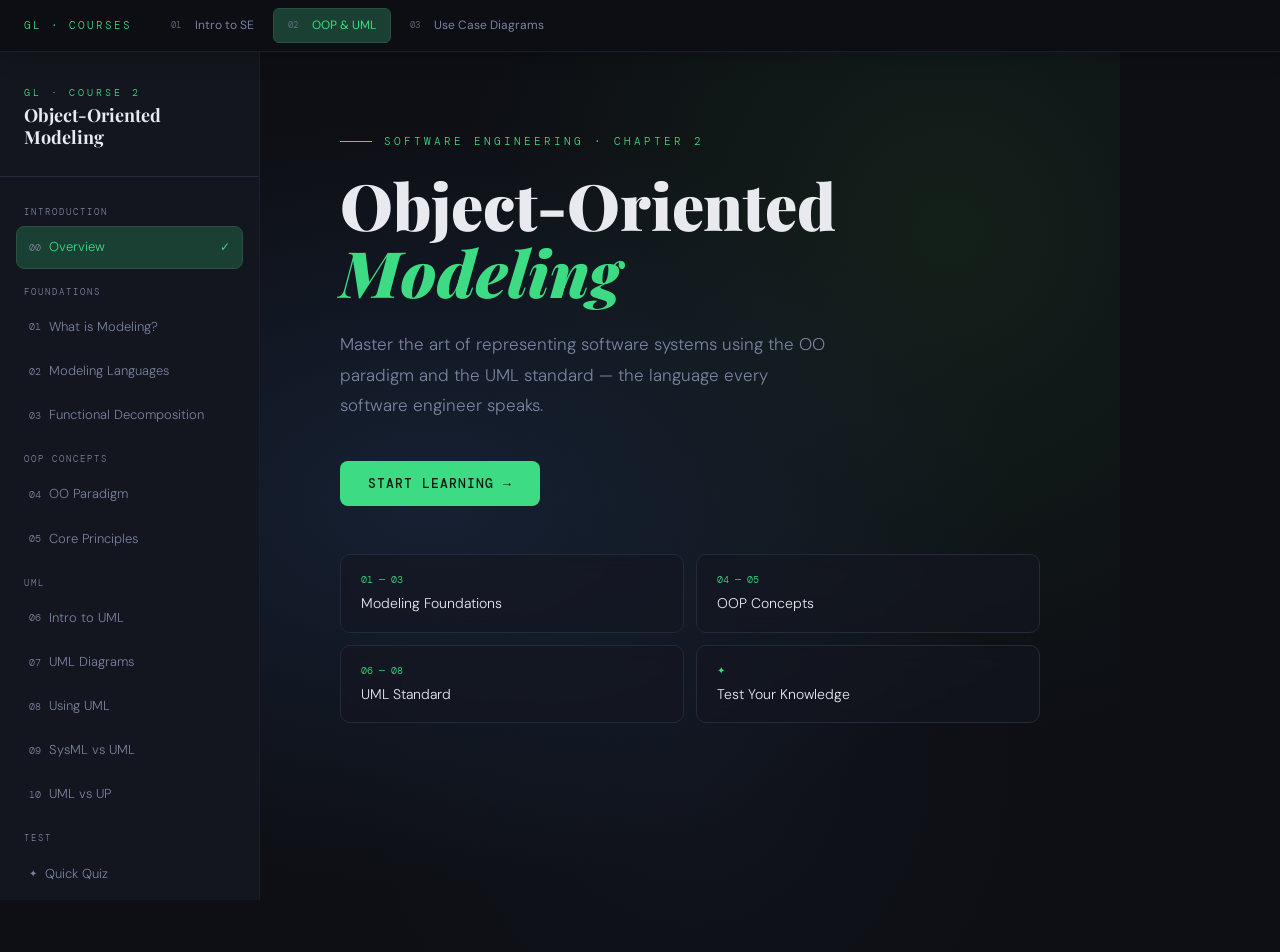
==== oop-uml-course.html @ 6710c25f "Initial commit" ====
<!DOCTYPE html>
<html lang="en">
<head>
<meta charset="UTF-8">
<meta name="viewport" content="width=device-width, initial-scale=1.0">
<title>Object-Oriented Modeling — Interactive Course</title>
<link rel="stylesheet" href="common.css">
<style>
  .reading-progress { top: 52px; }
</style>
</head>
<body>

<!-- UNIFIED HEADER -->
<header class="site-header">
  <a class="site-header-brand" href="index.html">GL · Courses</a>
  <button class="site-header-toggle" onclick="document.querySelector('.site-header-nav').classList.toggle('open')">☰</button>
  <nav class="site-header-nav">
    <a href="software_engineering_course.html"><span class="nav-num">01</span> Intro to SE</a>
    <a href="oop-uml-course.html" class="active"><span class="nav-num">02</span> OOP & UML</a>
    <a href="uml-ucd-tutorial.html"><span class="nav-num">03</span> Use Case Diagrams</a>
  </nav>
</header>

<button class="hamburger" onclick="toggleSidebar()">☰</button>

<div class="reading-progress"><div class="reading-progress-fill" id="readingProgress"></div></div>
<canvas id="confetti-canvas"></canvas>

<nav class="sidebar" id="sidebar">
  <div class="logo">
    <span class="logo-label">GL · Course 2</span>
    <div class="logo-title">Object-Oriented<br>Modeling</div>
  </div>

  <div class="nav-section">
    <div class="nav-section-title">Introduction</div>
    <a class="nav-item active" onclick="show('home')" data-section="home"><span class="nav-num">00</span>Overview<span class="check-icon">✓</span></a>
  </div>

  <div class="nav-section">
    <div class="nav-section-title">Foundations</div>
    <a class="nav-item" onclick="show('modeling')" data-section="modeling"><span class="nav-num">01</span>What is Modeling?<span class="check-icon">✓</span></a>
    <a class="nav-item" onclick="show('languages')" data-section="languages"><span class="nav-num">02</span>Modeling Languages<span class="check-icon">✓</span></a>
    <a class="nav-item" onclick="show('functional')" data-section="functional"><span class="nav-num">03</span>Functional Decomposition<span class="check-icon">✓</span></a>
  </div>

  <div class="nav-section">
    <div class="nav-section-title">OOP Concepts</div>
    <a class="nav-item" onclick="show('oo')" data-section="oo"><span class="nav-num">04</span>OO Paradigm<span class="check-icon">✓</span></a>
    <a class="nav-item" onclick="show('principles')" data-section="principles"><span class="nav-num">05</span>Core Principles<span class="check-icon">✓</span></a>
  </div>

  <div class="nav-section">
    <div class="nav-section-title">UML</div>
    <a class="nav-item" onclick="show('uml')" data-section="uml"><span class="nav-num">06</span>Intro to UML<span class="check-icon">✓</span></a>
    <a class="nav-item" onclick="show('diagrams')" data-section="diagrams"><span class="nav-num">07</span>UML Diagrams<span class="check-icon">✓</span></a>
    <a class="nav-item" onclick="show('usage')" data-section="usage"><span class="nav-num">08</span>Using UML<span class="check-icon">✓</span></a>
    <a class="nav-item" onclick="show('sysml')" data-section="sysml"><span class="nav-num">09</span>SysML vs UML<span class="check-icon">✓</span></a>
    <a class="nav-item" onclick="show('up')" data-section="up"><span class="nav-num">10</span>UML vs UP<span class="check-icon">✓</span></a>
  </div>

  <div class="nav-section">
    <div class="nav-section-title">Test</div>
    <a class="nav-item" onclick="show('quiz')" data-section="quiz"><span class="nav-num">✦</span>Quick Quiz<span class="check-icon">✓</span></a>
  </div>
</nav>

<main class="main">

  <!-- HOME -->
  <div id="home" class="section active hero">
    <div class="hero-tag">Software Engineering · Chapter 2</div>
    <h1>Object-Oriented<br><em>Modeling</em></h1>
    <p>Master the art of representing software systems using the OO paradigm and the UML standard — the language every software engineer speaks.</p>
    <button class="btn-start" onclick="show('modeling')">Start Learning →</button>

    <div class="toc-grid">
      <div class="toc-card" onclick="show('modeling')">
        <div class="toc-card-num">01 — 03</div>
        <div class="toc-card-title">Modeling Foundations</div>
      </div>
      <div class="toc-card" onclick="show('oo')">
        <div class="toc-card-num">04 — 05</div>
        <div class="toc-card-title">OOP Concepts</div>
      </div>
      <div class="toc-card" onclick="show('uml')">
        <div class="toc-card-num">06 — 08</div>
        <div class="toc-card-title">UML Standard</div>
      </div>
      <div class="toc-card" onclick="show('quiz')">
        <div class="toc-card-num">✦</div>
        <div class="toc-card-title">Test Your Knowledge</div>
      </div>
    </div>
  </div>

  <!-- 01 MODELING -->
  <div id="modeling" class="section">
    <div class="progress-bar"><div class="progress-fill" style="width:9%"></div></div>
    <div class="section-tag">01 · Foundations</div>
    <h2>What is Modeling?</h2>

    <div class="quote">
      "A good sketch is worth more than a long speech."
      <cite>— Napoléon Bonaparte</cite>
    </div>

    <p>Before writing a single line of code, software engineers need to <strong>think about and communicate</strong> the system they're building. That's where modeling comes in.</p>

    <div class="card-grid">
      <div class="card">
        <span class="card-icon">🗺️</span>
        <div class="card-title">Model</div>
        <div class="card-body">An <strong>abstract representation</strong> of reality — like a map represents a territory.</div>
      </div>
      <div class="card">
        <span class="card-icon">✏️</span>
        <div class="card-title">Modeling</div>
        <div class="card-body">Creating a model of a real system using languages and notations to <strong>simplify complexity</strong>.</div>
      </div>
      <div class="card">
        <span class="card-icon">🔭</span>
        <div class="card-title">Abstraction</div>
        <div class="card-body">Focusing on the <strong>important aspects</strong> and ignoring irrelevant details.</div>
      </div>
      <div class="card">
        <span class="card-icon">🏗️</span>
        <div class="card-title">Conception</div>
        <div class="card-body">A <strong>description</strong> of the future software application to be built.</div>
      </div>
    </div>

    <h3>Why Do We Model?</h3>
    <p>Modeling serves three key purposes in software development:</p>

    <div class="def-box">
      <div class="def-label">Purpose 1 — Simplification</div>
      <p>Complex systems become manageable by excluding unnecessary details and focusing on what matters.</p>
    </div>
    <div class="def-box">
      <div class="def-label">Purpose 2 — Shared Understanding</div>
      <p>All stakeholders (clients, developers, managers) can look at the same model and understand the system the same way.</p>
    </div>
    <div class="def-box">
      <div class="def-label">Purpose 3 — Communication</div>
      <p>Models act as a universal language between different parties involved in a project.</p>
    </div>

    <p>For a model to work, it requires <strong>semantics and notation</strong> (how concepts look and what they mean) plus <strong>construction rules</strong> (how to correctly put them together).</p>

    <div class="nav-buttons">
      <button class="btn-nav" onclick="show('home')">← Back</button>
      <button class="btn-nav primary" onclick="show('languages')">Next: Languages →</button>
    </div>
  </div>

  <!-- 02 LANGUAGES -->
  <div id="languages" class="section">
    <div class="progress-bar"><div class="progress-fill" style="width:18%"></div></div>
    <div class="section-tag">02 · Foundations</div>
    <h2>Modeling Languages</h2>

    <p>A modeling language provides the vocabulary and grammar for building models. There are three major categories, each with different trade-offs.</p>

    <table>
      <thead>
        <tr>
          <th>Type</th>
          <th>Features</th>
          <th>Examples</th>
          <th>Trade-offs</th>
        </tr>
      </thead>
      <tbody>
        <tr>
          <td><span class="pill red">Formal</span></td>
          <td>Mathematically verifiable, rigorous syntax</td>
          <td>Z language, VDM</td>
          <td>Precise but difficult to use</td>
        </tr>
        <tr>
          <td><span class="pill gold">Semi-formal</span></td>
          <td>Easy, flexible, allows some ambiguity</td>
          <td>UML, Merise, pseudo-code</td>
          <td>Practical balance for most projects</td>
        </tr>
        <tr>
          <td><span class="pill">Informal</span></td>
          <td>Expressive, no rules, natural language</td>
          <td>Plain text, diagrams on whiteboards</td>
          <td>Easy to express, hard to verify</td>
        </tr>
      </tbody>
    </table>

    <div class="def-box">
      <div class="def-label">Key Takeaway</div>
      <p>In software engineering, <strong>semi-formal languages</strong> like UML are the sweet spot — precise enough to be useful, flexible enough to be practical. [Uschold, 1996]</p>
    </div>

    <h3>Common Semi-Formal Methods</h3>
    <div class="card-grid">
      <div class="card">
        <span class="card-icon">📐</span>
        <div class="card-title">UML</div>
        <div class="card-body">The industry standard for object-oriented software modeling. 14 diagram types.</div>
      </div>
      <div class="card">
        <span class="card-icon">🗃️</span>
        <div class="card-title">Merise</div>
        <div class="card-body">A French methodology popular for data-focused systems design using entity-relationship diagrams.</div>
      </div>
      <div class="card">
        <span class="card-icon">📝</span>
        <div class="card-title">Pseudo-code</div>
        <div class="card-body">Human-readable code-like notation for describing algorithms without syntax constraints.</div>
      </div>
    </div>

    <div class="nav-buttons">
      <button class="btn-nav" onclick="show('modeling')">← Back</button>
      <button class="btn-nav primary" onclick="show('functional')">Next: Functional Decomposition →</button>
    </div>
  </div>

  <!-- 03 FUNCTIONAL -->
  <div id="functional" class="section">
    <div class="progress-bar"><div class="progress-fill" style="width:27%"></div></div>
    <div class="section-tag">03 · Foundations</div>
    <h2>Functional Decomposition</h2>

    <p>Before object-oriented approaches became popular, software was designed using <strong>functional decomposition</strong> — a top-down, hierarchical breakdown of what a program does.</p>

    <div class="card-grid">
      <div class="card">
        <span class="card-icon">🎯</span>
        <div class="card-title">Highlight Functions</div>
        <div class="card-body">The main goal is to identify and describe every function the system must perform.</div>
      </div>
      <div class="card">
        <span class="card-icon">⬇️</span>
        <div class="card-title">Top-Down</div>
        <div class="card-body">Start from the main program and break it into smaller and smaller sub-functions.</div>
      </div>
      <div class="card">
        <span class="card-icon">🔀</span>
        <div class="card-title">Data Separation</div>
        <div class="card-body">The problem logic is kept separate from data representation — a key limitation of this approach.</div>
      </div>
    </div>

    <div class="def-box">
      <div class="def-label">Example Method — SADT</div>
      <p><strong>Structured Analysis and Design Technique</strong> is a classic functional decomposition method that uses hierarchical diagrams to break a main program into a tree of sub-functions.</p>
    </div>

    <div class="diagram-area">
      <svg width="580" height="260" viewBox="0 0 580 260" xmlns="http://www.w3.org/2000/svg">
        <style>
          .box { rx:6; ry:6; fill:#1c2030; stroke:#5b8def; stroke-width:1.5; }
          .box-text { fill:#e8eaf0; font-size:12px; text-anchor:middle; }
          .lbl { fill:#7a82a0; font-size:10px; text-anchor:middle; }
          line { stroke:#7a82a0; stroke-width:1; }
        </style>
        <rect x="190" y="10" width="200" height="40" class="box"/>
        <text x="290" y="36" class="box-text">Main Program</text>
        <line x1="290" y1="50" x2="290" y2="75"/>
        <line x1="100" y1="75" x2="480" y2="75"/>
        <line x1="100" y1="75" x2="100" y2="100"/>
        <line x1="290" y1="75" x2="290" y2="100"/>
        <line x1="480" y1="75" x2="480" y2="100"/>
        <rect x="30" y="100" width="140" height="36" class="box"/>
        <text x="100" y="124" class="box-text">Sub-function 1</text>
        <rect x="210" y="100" width="160" height="36" class="box"/>
        <text x="290" y="124" class="box-text">Sub-function 2</text>
        <rect x="410" y="100" width="140" height="36" class="box"/>
        <text x="480" y="124" class="box-text">Sub-function 3</text>
        <line x1="100" y1="136" x2="100" y2="160"/>
        <line x1="60" y1="160" x2="140" y2="160"/>
        <line x1="60" y1="160" x2="60" y2="185"/>
        <line x1="140" y1="160" x2="140" y2="185"/>
        <line x1="480" y1="136" x2="480" y2="160"/>
        <line x1="445" y1="160" x2="520" y2="160"/>
        <line x1="445" y1="160" x2="445" y2="185"/>
        <line x1="520" y1="160" x2="520" y2="185"/>
        <rect x="10" y="185" width="100" height="34" class="box"/>
        <text x="60" y="207" class="box-text">Fn 1.1</text>
        <rect x="90" y="185" width="100" height="34" class="box"/>
        <text x="140" y="207" class="box-text">Fn 1.2</text>
        <rect x="400" y="185" width="90" height="34" class="box"/>
        <text x="445" y="207" class="box-text">Fn 3.1</text>
        <rect x="475" y="185" width="90" height="34" class="box"/>
        <text x="520" y="207" class="box-text">Fn 3.2</text>
        <text x="290" y="252" class="lbl">Hierarchical top-down decomposition</text>
      </svg>
    </div>

    <h3>Limitation of Functional Decomposition</h3>
    <p>When the system's functions change, the <strong>entire hierarchy can collapse</strong>. Data and behavior are disconnected, making maintenance difficult. This led to the rise of the object-oriented approach.</p>

    <div class="nav-buttons">
      <button class="btn-nav" onclick="show('languages')">← Back</button>
      <button class="btn-nav primary" onclick="show('oo')">Next: OO Paradigm →</button>
    </div>
  </div>

  <!-- 04 OO -->
  <div id="oo" class="section">
    <div class="progress-bar"><div class="progress-fill" style="width:36%"></div></div>
    <div class="section-tag">04 · OOP</div>
    <h2>The Object-Oriented Paradigm</h2>

    <p>Object-oriented modeling shifts focus from <em>what a system does</em> to <em>what a system is made of</em>. Everything is modeled as an <strong>object</strong> that belongs to a <strong>class</strong>.</p>

    <div class="card-grid">
      <div class="card">
        <span class="card-icon">📦</span>
        <div class="card-title">Object</div>
        <div class="card-body">An instance with three aspects:<br><strong>Identity</strong> (who it is) + <strong>State</strong> (its data) + <strong>Behavior</strong> (what it does)</div>
      </div>
      <div class="card">
        <span class="card-icon">🏛️</span>
        <div class="card-title">Class</div>
        <div class="card-body">A <strong>blueprint</strong> — a grouping of objects that share the same structure and behavior.</div>
      </div>
    </div>

    <h3>Example: A Class and Its Objects</h3>

    <div class="diagram-area" style="display:flex; justify-content:center; align-items:flex-start; gap:32px; flex-wrap:wrap;">
      <div>
        <div class="uml-class" style="width:200px;">
          <div class="uml-class-name">Car</div>
          <div class="uml-class-section">
            <div>— brand : String</div>
            <div>— speed : int</div>
            <div>— color : String</div>
          </div>
          <div class="uml-class-section">
            <div>+ accelerate()</div>
            <div>+ brake()</div>
            <div>+ getSpeed()</div>
          </div>
        </div>
        <div style="text-align:center; font-family:'DM Mono',monospace; font-size:11px; color:var(--blue); margin-top:8px;">«class»</div>
      </div>
      <div style="display:flex; flex-direction:column; gap:16px; margin-top:8px;">
        <div style="background:var(--surface); border:1px solid var(--green); border-radius:8px; padding:12px 20px; font-family:'DM Mono',monospace; font-size:12px; color:var(--muted);">
          <div style="color:var(--green); margin-bottom:4px;">myCar : Car</div>
          brand = "Toyota"<br>speed = 80<br>color = "Red"
        </div>
        <div style="background:var(--surface); border:1px solid var(--green); border-radius:8px; padding:12px 20px; font-family:'DM Mono',monospace; font-size:12px; color:var(--muted);">
          <div style="color:var(--green); margin-bottom:4px;">yourCar : Car</div>
          brand = "BMW"<br>speed = 120<br>color = "Blue"
        </div>
      </div>
    </div>

    <h3>Relationships Between Classes</h3>
    <p>Objects don't exist in isolation — they are connected through different types of relationships:</p>

    <div class="card-grid">
      <div class="card">
        <div class="card-title">Association</div>
        <div class="card-body">A general relationship — "A uses B". E.g., a Student uses a Library.</div>
      </div>
      <div class="card">
        <div class="card-title">Aggregation</div>
        <div class="card-body">A "has-a" relationship where parts can exist independently. E.g., a Team has Players.</div>
      </div>
      <div class="card">
        <div class="card-title">Composition</div>
        <div class="card-body">A strong "made-of" relationship. Parts cannot exist without the whole. E.g., a House has Rooms.</div>
      </div>
      <div class="card">
        <div class="card-title">Inheritance</div>
        <div class="card-body">A "is-a" relationship. E.g., an ElectricCar is-a Car — it inherits all Car properties.</div>
      </div>
    </div>

    <div class="nav-buttons">
      <button class="btn-nav" onclick="show('functional')">← Back</button>
      <button class="btn-nav primary" onclick="show('principles')">Next: Core Principles →</button>
    </div>
  </div>

  <!-- 05 PRINCIPLES -->
  <div id="principles" class="section">
    <div class="progress-bar"><div class="progress-fill" style="width:45%"></div></div>
    <div class="section-tag">05 · OOP</div>
    <h2>Core OOP Principles</h2>

    <p>The object-oriented paradigm is built on three foundational principles that make software more modular, reusable, and maintainable.</p>

    <div class="card-grid">
      <div class="card">
        <span class="card-icon">🔒</span>
        <div class="card-title">Encapsulation</div>
        <div class="card-body">Bundling data and methods together, <strong>hiding internal details</strong>. Objects expose only what's necessary through a public interface. Protects data integrity.</div>
      </div>
      <div class="card">
        <span class="card-icon">🧬</span>
        <div class="card-title">Inheritance</div>
        <div class="card-body">A child class <strong>inherits</strong> attributes and methods from a parent class. Promotes code reuse. Example: <code>Dog</code> inherits from <code>Animal</code>.</div>
      </div>
      <div class="card">
        <span class="card-icon">🎭</span>
        <div class="card-title">Polymorphism</div>
        <div class="card-body">The same method name can behave <strong>differently</strong> depending on the object. E.g., <code>speak()</code> says "Woof" for Dog and "Meow" for Cat.</div>
      </div>
    </div>

    <h3>Encapsulation in Code</h3>
    <div class="code-block">
<span class="kw">class</span> <span class="cn">BankAccount</span> {
  <span class="cm">// Private — hidden from outside</span>
  <span class="kw">private</span> balance: <span class="kw">float</span>

  <span class="cm">// Public — accessible interface</span>
  <span class="kw">public</span> deposit(amount: <span class="kw">float</span>) {
    <span class="kw">if</span> (amount &gt; 0) balance += amount
  }

  <span class="kw">public</span> getBalance(): <span class="kw">float</span> {
    <span class="kw">return</span> balance
  }
}
    </div>

    <h3>Inheritance in Code</h3>
    <div class="code-block">
<span class="kw">class</span> <span class="cn">Animal</span> {
  name: <span class="kw">String</span>
  speak(): <span class="kw">void</span>   <span class="cm">// abstract</span>
}

<span class="kw">class</span> <span class="cn">Dog</span> <span class="kw">extends</span> <span class="cn">Animal</span> {
  speak(): <span class="kw">void</span> { print(<span class="st">"Woof!"</span>) }
}

<span class="kw">class</span> <span class="cn">Cat</span> <span class="kw">extends</span> <span class="cn">Animal</span> {
  speak(): <span class="kw">void</span> { print(<span class="st">"Meow!"</span>) }
}

<span class="cm">// Polymorphism: same call, different results</span>
animals.forEach(a => a.speak())
    </div>

    <div class="nav-buttons">
      <button class="btn-nav" onclick="show('oo')">← Back</button>
      <button class="btn-nav primary" onclick="show('uml')">Next: UML →</button>
    </div>
  </div>

  <!-- 06 UML -->
  <div id="uml" class="section">
    <div class="progress-bar"><div class="progress-fill" style="width:54%"></div></div>
    <div class="section-tag">06 · UML</div>
    <h2>Introduction to UML</h2>

    <div class="def-box">
      <div class="def-label">Official Definition — OMG</div>
      <p><strong>UML</strong> (Unified Modeling Language) is a standard visual language dedicated to specifying, constructing, and documenting software systems.</p>
    </div>

    <h3>History</h3>
    <p>UML was created in <strong>1997</strong> as a unification of three previously competing notations: <strong>Booch</strong>, <strong>OMT</strong>, and <strong>OOSE</strong>. It is standardized by the <strong>Object Management Group (OMG)</strong>, founded in 1989.</p>

    <div style="display:flex; gap:12px; flex-wrap:wrap; margin: 20px 0;">
      <span class="pill gold">UML 1.0 — 1997 (9 diagrams)</span>
      <span class="pill blue">UML 2.0 — 2005 (13 diagrams)</span>
      <span class="pill">UML 2.5.1 — Dec 2017 (14 diagrams)</span>
    </div>

    <h3>UML Has Three Aspects</h3>
    <div class="card-grid">
      <div class="card">
        <span class="card-icon">📖</span>
        <div class="card-title">A Language</div>
        <div class="card-body">UML has a <strong>syntax</strong> (writing rules) and standardized graphical notations, just like a programming language.</div>
      </div>
      <div class="card">
        <span class="card-icon">🔍</span>
        <div class="card-title">For Modeling</div>
        <div class="card-body">It abstracts system <strong>structure and behavior</strong> — it handles specification and design, not implementation.</div>
      </div>
      <div class="card">
        <span class="card-icon">🤝</span>
        <div class="card-title">Unified</div>
        <div class="card-body">It merges multiple prior notations into <strong>one standard</strong>, maintained by the OMG and used worldwide.</div>
      </div>
    </div>

    <h3>What UML Is NOT</h3>
    <div class="def-box" style="border-left-color: var(--red);">
      <div class="def-label" style="color:var(--red);">Important Distinction</div>
      <p>UML is <strong>a language, not a methodology</strong>. It tells you <em>how to draw</em> diagrams, but not <em>how to run</em> a software project. For methodology, you need something like UP (Unified Process).</p>
    </div>

    <div class="nav-buttons">
      <button class="btn-nav" onclick="show('principles')">← Back</button>
      <button class="btn-nav primary" onclick="show('diagrams')">Next: UML Diagrams →</button>
    </div>
  </div>

  <!-- 07 DIAGRAMS -->
  <div id="diagrams" class="section">
    <div class="progress-bar"><div class="progress-fill" style="width:63%"></div></div>
    <div class="section-tag">07 · UML</div>
    <h2>UML 2.5 Diagrams</h2>

    <p>UML 2.5 provides <strong>14 diagram types</strong>, organized into two major families: <strong>Structure</strong> diagrams (what the system IS) and <strong>Behavior</strong> diagrams (how the system EVOLVES).</p>

    <div class="diagram-area">
      <svg width="560" height="300" viewBox="0 0 560 300" xmlns="http://www.w3.org/2000/svg">
        <style>
          .dbox { rx:6; ry:6; }
          .dt { font-size:11px; text-anchor:middle; fill:#e8eaf0; }
          .dc { font-size:9px; text-anchor:middle; fill:#7a82a0; }
          .dl { stroke:#7a82a0; stroke-width:1; fill:none; }
          .root { fill:#1c2030; stroke:#3ddc84; stroke-width:2; }
          .struct { fill:#1c2030; stroke:#5b8def; stroke-width:1.5; }
          .behav { fill:#1c2030; stroke:#f0b429; stroke-width:1.5; }
          .leaf { fill:#141720; stroke:#252a3a; stroke-width:1; }
        </style>
        <rect x="195" y="8" width="170" height="32" class="dbox root"/>
        <text x="280" y="30" class="dt">UML Diagram</text>
        <line x1="280" y1="40" x2="280" y2="60" class="dl"/>
        <line x1="110" y1="60" x2="450" y2="60" class="dl"/>
        <line x1="110" y1="60" x2="110" y2="80" class="dl"/>
        <rect x="28" y="80" width="164" height="30" class="dbox struct"/>
        <text x="110" y="101" class="dt">Structure Diagrams</text>
        <line x1="450" y1="60" x2="450" y2="80" class="dl"/>
        <rect x="368" y="80" width="164" height="30" class="dbox behav"/>
        <text x="450" y="101" class="dt">Behavior Diagrams</text>
        <line x1="110" y1="110" x2="110" y2="125" class="dl"/>
        <line x1="40" y1="125" x2="180" y2="125" class="dl"/>
        <line x1="40" y1="125" x2="40" y2="145" class="dl"/>
        <line x1="110" y1="125" x2="110" y2="145" class="dl"/>
        <line x1="180" y1="125" x2="180" y2="145" class="dl"/>
        <rect x="2" y="145" width="76" height="26" class="dbox leaf"/>
        <text x="40" y="163" class="dc">Class Diagram</text>
        <rect x="72" y="145" width="76" height="26" class="dbox leaf"/>
        <text x="110" y="163" class="dc">Object Diagram</text>
        <rect x="142" y="145" width="76" height="26" class="dbox leaf"/>
        <text x="180" y="163" class="dc">Component Diag.</text>
        <line x1="40" y1="125" x2="40" y2="195" class="dl" stroke-dasharray="3"/>
        <rect x="2" y="195" width="76" height="26" class="dbox leaf"/>
        <text x="40" y="213" class="dc">Package Diagram</text>
        <rect x="72" y="195" width="76" height="26" class="dbox leaf"/>
        <text x="110" y="213" class="dc" dy="-6">Deployment</text>
        <text x="110" y="213" class="dc" dy="6">Diagram</text>
        <line x1="450" y1="110" x2="450" y2="125" class="dl"/>
        <line x1="370" y1="125" x2="530" y2="125" class="dl"/>
        <line x1="370" y1="125" x2="370" y2="145" class="dl"/>
        <line x1="450" y1="125" x2="450" y2="145" class="dl"/>
        <line x1="530" y1="125" x2="530" y2="145" class="dl"/>
        <rect x="332" y="145" width="76" height="26" class="dbox leaf"/>
        <text x="370" y="163" class="dc">Use Case Diag.</text>
        <rect x="412" y="145" width="76" height="26" class="dbox leaf"/>
        <text x="450" y="163" class="dc">Activity Diagram</text>
        <rect x="492" y="145" width="68" height="26" class="dbox leaf"/>
        <text x="526" y="163" class="dc">State Machine</text>
        <line x1="450" y1="195" x2="450" y2="215" class="dl" stroke-dasharray="3"/>
        <rect x="372" y="215" width="156" height="28" class="dbox" style="fill:#1c2030;stroke:#f0b429;stroke-width:1;"/>
        <text x="450" y="234" class="dt" style="font-size:10px;">Interaction Diagrams</text>
        <line x1="450" y1="243" x2="450" y2="258" class="dl"/>
        <line x1="393" y1="258" x2="510" y2="258" class="dl"/>
        <line x1="393" y1="258" x2="393" y2="272" class="dl"/>
        <line x1="510" y1="258" x2="510" y2="272" class="dl"/>
        <rect x="354" y="272" width="78" height="22" class="dbox leaf"/>
        <text x="393" y="287" class="dc">Sequence Diag.</text>
        <rect x="472" y="272" width="78" height="22" class="dbox leaf"/>
        <text x="511" y="287" class="dc">Comm. Diagram</text>
      </svg>
    </div>

    <h3>The Three Modeling Perspectives</h3>
    <div class="card-grid">
      <div class="card">
        <span class="card-icon">🏛️</span>
        <div class="card-title" style="color:var(--blue)">Static (What it IS)</div>
        <div class="card-body">Class Diagram, Object Diagram — describe the <strong>structure</strong> of the system at a given moment.</div>
      </div>
      <div class="card">
        <span class="card-icon">⚡</span>
        <div class="card-title" style="color:var(--gold)">Functional (What it DOES)</div>
        <div class="card-body">Use Case Diagram — describes the <strong>services</strong> the system provides to its users.</div>
      </div>
      <div class="card">
        <span class="card-icon">🌊</span>
        <div class="card-title" style="color:var(--green)">Dynamic (How it EVOLVES)</div>
        <div class="card-body">Sequence, Activity, State Diagrams — show <strong>behavior over time</strong> and interactions.</div>
      </div>
    </div>

    <div class="nav-buttons">
      <button class="btn-nav" onclick="show('uml')">← Back</button>
      <button class="btn-nav primary" onclick="show('usage')">Next: Using UML →</button>
    </div>
  </div>

  <!-- 08 USAGE -->
  <div id="usage" class="section">
    <div class="progress-bar"><div class="progress-fill" style="width:72%"></div></div>
    <div class="section-tag">08 · UML</div>
    <h2>Using UML in Practice</h2>

    <p>Different UML diagrams are used at different phases of software development. Here's which diagram to use and when:</p>

    <h3>Analysis & Specification Phase</h3>
    <p>When gathering and documenting requirements:</p>

    <table>
      <thead><tr><th>Diagram</th><th>Purpose</th></tr></thead>
      <tbody>
        <tr><td><span class="pill blue">Use Case Diagram (DCU)</span></td><td>Capture user needs and what the system must do</td></tr>
        <tr><td><span class="pill blue">Sequence Diagram (DSE)</span></td><td>Show interactions between user and system (from outside)</td></tr>
        <tr><td><span class="pill blue">Activity Diagram (DAC)</span></td><td>Represent a chain of actions / workflow</td></tr>
      </tbody>
    </table>

    <h3>Design Phase</h3>
    <p>When designing the internal architecture of the software:</p>

    <table>
      <thead><tr><th>Diagram</th><th>Purpose</th></tr></thead>
      <tbody>
        <tr><td><span class="pill">Class Diagram (DCL)</span></td><td>Internal structure of the software</td></tr>
        <tr><td><span class="pill">Object Diagram</span></td><td>Internal state at a given point in time</td></tr>
        <tr><td><span class="pill">State-Transition Diagram</span></td><td>How the state of an object evolves</td></tr>
        <tr><td><span class="pill">Sequence Diagram (DSE)</span></td><td>Interactions inside the software between objects</td></tr>
        <tr><td><span class="pill">Deployment Diagram</span></td><td>Physical components and infrastructure</td></tr>
      </tbody>
    </table>

    <h3>The Class Diagram — Most Used</h3>
    <p>The class diagram is the heart of object-oriented design. Here's its structure:</p>

    <div class="diagram-area">
      <div class="uml-class" style="width:260px; margin:0 auto;">
        <div class="uml-class-name">ClassName</div>
        <div class="uml-class-section">
          <div style="color:var(--muted); font-size:11px; margin-bottom:4px;">— Attributes —</div>
          <div>− privateAttr : Type</div>
          <div>+ publicAttr : Type</div>
          <div># protectedAttr : Type</div>
        </div>
        <div class="uml-class-section">
          <div style="color:var(--muted); font-size:11px; margin-bottom:4px;">— Methods —</div>
          <div>+ method1() : ReturnType</div>
          <div>− method2(param: Type)</div>
        </div>
      </div>
      <p style="margin-top:16px; font-size:13px;">Visibility: <span class="pill">− private</span> <span class="pill blue">+ public</span> <span class="pill gold"># protected</span></p>
    </div>

    <div class="nav-buttons">
      <button class="btn-nav" onclick="show('diagrams')">← Back</button>
      <button class="btn-nav primary" onclick="show('sysml')">Next: SysML vs UML →</button>
    </div>
  </div>

  <!-- 09 SYSML -->
  <div id="sysml" class="section">
    <div class="progress-bar"><div class="progress-fill" style="width:81%"></div></div>
    <div class="section-tag">09 · UML</div>
    <h2>SysML vs UML</h2>

    <p><strong>SysML</strong> (Systems Modeling Language) is a language derived from UML, designed for broader systems engineering — not just software.</p>

    <div class="card-grid">
      <div class="card">
        <span class="card-icon">🔧</span>
        <div class="card-title">Derived from UML</div>
        <div class="card-body">SysML reuses <strong>7 UML diagrams</strong> and adds <strong>2 new ones</strong> specific to systems engineering.</div>
      </div>
      <div class="card">
        <span class="card-icon">🏭</span>
        <div class="card-title">Broader Scope</div>
        <div class="card-body">Targets <strong>mechanical, electronic, and software</strong> components — not just code. Uses "blocks" instead of classes.</div>
      </div>
      <div class="card">
        <span class="card-icon">✂️</span>
        <div class="card-title">Lighter Syntax</div>
        <div class="card-body">Removes some UML constructs that are irrelevant to hardware/systems, making it <strong>simpler to use</strong> in engineering contexts.</div>
      </div>
    </div>

    <h3>Key Differences</h3>
    <table>
      <thead><tr><th>Feature</th><th>UML</th><th>SysML</th></tr></thead>
      <tbody>
        <tr><td>Primary domain</td><td>Software systems</td><td>Any engineered system</td></tr>
        <tr><td>Core building block</td><td>Class</td><td>Block</td></tr>
        <tr><td>Number of diagrams</td><td>14</td><td>9 (7 from UML + 2 new)</td></tr>
        <tr><td>Requirements modeling</td><td>Limited (via use cases)</td><td>Native Requirements Diagram</td></tr>
        <tr><td>Parametric modeling</td><td>Not supported</td><td>Parametric Diagram</td></tr>
      </tbody>
    </table>

    <div class="def-box">
      <div class="def-label">When to Use Which</div>
      <p>Use <strong>UML</strong> for pure software projects. Use <strong>SysML</strong> when your system involves hardware, embedded systems, robotics, or any mix of physical and digital components.</p>
    </div>

    <div class="nav-buttons">
      <button class="btn-nav" onclick="show('usage')">← Back</button>
      <button class="btn-nav primary" onclick="show('up')">Next: UML vs UP →</button>
    </div>
  </div>

  <!-- 10 UP -->
  <div id="up" class="section">
    <div class="progress-bar"><div class="progress-fill" style="width:90%"></div></div>
    <div class="section-tag">10 · Process</div>
    <h2>UML vs Unified Process (UP)</h2>

    <div class="def-box" style="border-left-color: var(--red);">
      <div class="def-label" style="color:var(--red);">Critical Distinction</div>
      <p><strong>UML is NOT a methodology.</strong> It's a notation. The <strong>Unified Process (UP)</strong> is the methodology that tells you <em>how</em> to develop software, while UML provides the <em>language</em> to describe it.</p>
    </div>

    <h3>The 4 Phases of UP</h3>
    <div class="card-grid">
      <div class="card" style="border-left: 3px solid var(--red);">
        <span class="card-icon">🚀</span>
        <div class="card-title" style="color:var(--red)">1. Inception</div>
        <div class="card-body">Launch the project, identify risks, assess feasibility. Define the project scope and make the go/no-go decision.</div>
      </div>
      <div class="card" style="border-left: 3px solid var(--gold);">
        <span class="card-icon">📐</span>
        <div class="card-title" style="color:var(--gold)">2. Elaboration</div>
        <div class="card-body">Specify requirements, define the architecture, and set quality targets. The most critical phase.</div>
      </div>
      <div class="card" style="border-left: 3px solid var(--blue);">
        <span class="card-icon">🔨</span>
        <div class="card-title" style="color:var(--blue)">3. Construction</div>
        <div class="card-body">Build the first complete version of the software through iterative development sprints.</div>
      </div>
      <div class="card" style="border-left: 3px solid var(--green);">
        <span class="card-icon">🚢</span>
        <div class="card-title">4. Transition</div>
        <div class="card-body">Deploy to users, test in production, fix bugs, configure, and train users.</div>
      </div>
    </div>

    <h3>UP Characteristics</h3>
    <div style="display:flex; gap:10px; flex-wrap:wrap; margin: 16px 0;">
      <span class="pill">Iterative</span>
      <span class="pill blue">Incremental</span>
      <span class="pill gold">Generic (adaptable)</span>
    </div>
    <p>Because UP is generic, it has many specific variants adapted for different contexts:</p>
    <div style="display:flex; gap:10px; flex-wrap:wrap; margin: 16px 0;">
      <span class="pill">RUP — Rational UP</span>
      <span class="pill">XUP — eXtreme UP</span>
      <span class="pill">2TUP — 2-Track UP</span>
      <span class="pill">EUP — Enterprise UP</span>
    </div>

    <div class="def-box">
      <div class="def-label">Summary</div>
      <p><strong>UML</strong> = the pencil. <strong>UP</strong> = the architectural process. You need both: a language to express your designs, and a process to guide your development.</p>
    </div>

    <div class="nav-buttons">
      <button class="btn-nav" onclick="show('sysml')">← Back</button>
      <button class="btn-nav primary" onclick="show('quiz')">Take the Quiz →</button>
    </div>
  </div>

  <!-- QUIZ -->
  <div id="quiz" class="section">
    <div class="progress-bar"><div class="progress-fill" style="width:100%"></div></div>
    <div class="section-tag">✦ · Review</div>
    <h2>Quick Quiz</h2>
    <p>Test your understanding of Object-Oriented Modeling and UML. Click an answer to check it.</p>

    <div class="quiz-question" id="q1">
      <div class="quiz-q">1. What are the three aspects of an Object in OOP?</div>
      <div class="quiz-options">
        <button class="quiz-option" onclick="answer(this,'wrong','q1')">Class + Method + Attribute</button>
        <button class="quiz-option" onclick="answer(this,'correct','q1')">Identity + State + Behavior</button>
        <button class="quiz-option" onclick="answer(this,'wrong','q1')">Name + Type + Value</button>
        <button class="quiz-option" onclick="answer(this,'wrong','q1')">Encapsulation + Inheritance + Polymorphism</button>
      </div>
      <div class="quiz-feedback" id="fb-q1"></div>
    </div>

    <div class="quiz-question" id="q2">
      <div class="quiz-q">2. UML 2.5 contains how many diagram types?</div>
      <div class="quiz-options">
        <button class="quiz-option" onclick="answer(this,'wrong','q2')">9</button>
        <button class="quiz-option" onclick="answer(this,'wrong','q2')">10</button>
        <button class="quiz-option" onclick="answer(this,'wrong','q2')">12</button>
        <button class="quiz-option" onclick="answer(this,'correct','q2')">14</button>
      </div>
      <div class="quiz-feedback" id="fb-q2"></div>
    </div>

    <div class="quiz-question" id="q3">
      <div class="quiz-q">3. Which OOP principle bundles data and methods together and hides internal details?</div>
      <div class="quiz-options">
        <button class="quiz-option" onclick="answer(this,'wrong','q3')">Polymorphism</button>
        <button class="quiz-option" onclick="answer(this,'wrong','q3')">Inheritance</button>
        <button class="quiz-option" onclick="answer(this,'correct','q3')">Encapsulation</button>
        <button class="quiz-option" onclick="answer(this,'wrong','q3')">Abstraction</button>
      </div>
      <div class="quiz-feedback" id="fb-q3"></div>
    </div>

    <div class="quiz-question" id="q4">
      <div class="quiz-q">4. What is the correct statement about UML?</div>
      <div class="quiz-options">
        <button class="quiz-option" onclick="answer(this,'wrong','q4')">UML is a programming language</button>
        <button class="quiz-option" onclick="answer(this,'wrong','q4')">UML is a software development methodology</button>
        <button class="quiz-option" onclick="answer(this,'correct','q4')">UML is a standard visual modeling language, not a methodology</button>
        <button class="quiz-option" onclick="answer(this,'wrong','q4')">UML replaces the need for software design</button>
      </div>
      <div class="quiz-feedback" id="fb-q4"></div>
    </div>

    <div class="quiz-question" id="q5">
      <div class="quiz-q">5. In UP (Unified Process), which phase involves deploying to users and training?</div>
      <div class="quiz-options">
        <button class="quiz-option" onclick="answer(this,'wrong','q5')">Inception</button>
        <button class="quiz-option" onclick="answer(this,'wrong','q5')">Elaboration</button>
        <button class="quiz-option" onclick="answer(this,'wrong','q5')">Construction</button>
        <button class="quiz-option" onclick="answer(this,'correct','q5')">Transition</button>
      </div>
      <div class="quiz-feedback" id="fb-q5"></div>
    </div>

    <div id="quiz-score" style="display:none; background:var(--surface2); border:1px solid var(--green); border-radius:12px; padding:24px; margin-top:24px; text-align:center;">
      <div style="font-family:'Playfair Display',serif; font-size:28px; color:var(--green); margin-bottom:8px;" id="score-num"></div>
      <div style="color:var(--muted); font-size:14px;" id="score-msg"></div>
    </div>

    <div class="nav-buttons">
      <button class="btn-nav" onclick="show('up')">← Review Last Section</button>
      <button class="btn-nav primary" onclick="show('home')">Back to Start ↩</button>
    </div>
  </div>

</main>

<button class="scroll-top-btn" id="scrollTopBtn" onclick="window.scrollTo({top:0,behavior:'smooth'})">↑</button>

<script>
  const sections = ['home','modeling','languages','functional','oo','principles','uml','diagrams','usage','sysml','up','quiz'];
  const visited = new Set(JSON.parse(localStorage.getItem('oop_visited') || '["home"]'));

  function show(id) {
    document.querySelectorAll('.section').forEach(s => s.classList.remove('active'));
    document.querySelectorAll('.sidebar .nav-item').forEach(n => n.classList.remove('active'));
    document.getElementById(id).classList.add('active');
    document.querySelectorAll('.sidebar .nav-item').forEach(n => {
      if(n.getAttribute('onclick') && n.getAttribute('onclick').includes("'"+id+"'")) {
        n.classList.add('active');
      }
    });
    visited.add(id);
    localStorage.setItem('oop_visited', JSON.stringify([...visited]));
    updateCheckmarks();
    window.scrollTo(0,0);
    if (window.innerWidth <= 768) {
      document.getElementById('sidebar').classList.remove('open');
    }
  }

  function toggleSidebar() {
    document.getElementById('sidebar').classList.toggle('open');
  }

  function updateCheckmarks() {
    document.querySelectorAll('.nav-item[data-section]').forEach(item => {
      if (visited.has(item.getAttribute('data-section'))) {
        item.classList.add('visited');
      }
    });
  }
  updateCheckmarks();

  // Keyboard navigation
  document.addEventListener('keydown', e => {
    if (e.target.tagName === 'INPUT' || e.target.tagName === 'TEXTAREA') return;
    const current = sections.find(s => document.getElementById(s)?.classList.contains('active'));
    const idx = sections.indexOf(current);
    if (e.key === 'ArrowRight' && idx < sections.length - 1) show(sections[idx + 1]);
    if (e.key === 'ArrowLeft' && idx > 0) show(sections[idx - 1]);
  });

  // Scroll-to-top & reading progress
  window.addEventListener('scroll', () => {
    document.getElementById('scrollTopBtn').classList.toggle('visible', window.scrollY > 300);
    const docH = document.documentElement.scrollHeight - window.innerHeight;
    const pct = docH > 0 ? Math.min(100, (window.scrollY / docH) * 100) : 0;
    document.getElementById('readingProgress').style.width = pct + '%';
  });

  const feedbacks = {
    q1: { correct: "✓ Correct! Every object has a unique identity, a state (its data/attributes), and behavior (its methods).", wrong: "✗ Not quite. In OOP, an object is defined by its Identity, State, and Behavior." },
    q2: { correct: "✓ Correct! UML 2.5 expanded from 9 diagrams (UML 1.0) to 14 diagram types.", wrong: "✗ Not quite. UML 1.0 had 9 diagrams. UML 2.5 has 14 diagram types." },
    q3: { correct: "✓ Correct! Encapsulation bundles data + methods and hides internal details behind a public interface.", wrong: "✗ Not quite. Encapsulation is the principle of hiding internal details and bundling data with methods." },
    q4: { correct: "✓ Correct! UML is a language (notation), not a methodology. It doesn't tell you how to run a project — UP does.", wrong: "✗ Not quite. UML is a visual modeling language, not a programming language or methodology." },
    q5: { correct: "✓ Correct! The Transition phase covers deployment, testing in production, bug fixes, and user training.", wrong: "✗ Not quite. The Transition phase is when the software is deployed to actual users and refined." }
  };

  let answered = {};
  let correct = 0;
  let total = 5;

  function answer(btn, result, qid) {
    if (answered[qid]) return;
    answered[qid] = true;
    const opts = btn.closest('.quiz-question').querySelectorAll('.quiz-option');
    opts.forEach(o => o.style.pointerEvents = 'none');
    btn.classList.add(result);
    // Highlight correct answer if wrong
    if (result === 'wrong') {
      opts.forEach(o => {
        if (o.getAttribute('onclick')?.includes("'correct'")) o.classList.add('correct');
      });
    }
    const fb = document.getElementById('fb-' + qid);
    fb.textContent = feedbacks[qid][result];
    fb.className = 'quiz-feedback ' + result;
    fb.style.display = 'block';
    if (result === 'correct') correct++;
    if (Object.keys(answered).length === total) showScore();
  }

  function showScore() {
    const el = document.getElementById('quiz-score');
    el.style.display = 'block';
    document.getElementById('score-num').textContent = correct + ' / ' + total + ' Correct';
    const starCount = Math.round((correct / total) * 5);
    const starsEl = document.getElementById('quiz-stars');
    if (starsEl) starsEl.textContent = '★'.repeat(starCount) + '☆'.repeat(5 - starCount);
    const msgs = ['Keep studying — go back through the sections!', 'Good start! Review the sections you missed.', 'Not bad! A few more reviews and you\'ll nail it.', 'Great job! You understand the fundamentals well.', 'Perfect score! You\'ve mastered OO Modeling! 🎉'];
    document.getElementById('score-msg').textContent = msgs[correct];
    if (correct >= 4) fireConfetti();
    el.scrollIntoView({ behavior: 'smooth', block: 'center' });
  }

  function fireConfetti() {
    const canvas = document.getElementById('confetti-canvas');
    const ctx = canvas.getContext('2d');
    canvas.width = window.innerWidth;
    canvas.height = window.innerHeight;
    const pieces = [];
    const colors = ['#3ddc84','#5b8def','#f0b429','#e05f5f','#e8eaf0'];
    for (let i = 0; i < 120; i++) {
      pieces.push({ x: Math.random()*canvas.width, y: Math.random()*canvas.height - canvas.height, w: Math.random()*8+4, h: Math.random()*4+2, color: colors[Math.floor(Math.random()*colors.length)], vx: (Math.random()-0.5)*4, vy: Math.random()*3+2, rot: Math.random()*360, vrot: (Math.random()-0.5)*10, opacity: 1 });
    }
    let frame = 0;
    function animate() {
      ctx.clearRect(0, 0, canvas.width, canvas.height);
      pieces.forEach(p => { p.x+=p.vx; p.y+=p.vy; p.rot+=p.vrot; p.vy+=0.05; if(frame>80) p.opacity-=0.015; ctx.save(); ctx.translate(p.x,p.y); ctx.rotate(p.rot*Math.PI/180); ctx.globalAlpha=Math.max(0,p.opacity); ctx.fillStyle=p.color; ctx.fillRect(-p.w/2,-p.h/2,p.w,p.h); ctx.restore(); });
      frame++;
      if (frame < 160) requestAnimationFrame(animate);
      else ctx.clearRect(0, 0, canvas.width, canvas.height);
    }
    animate();
  }
</script>
</body>
</html>
---- common.css ----
/* ============================================================
   GL COURSE — COMMON STYLESHEET
   Unified dark theme based on oop-uml-course design
   ============================================================ */

@import url('https://fonts.googleapis.com/css2?family=Playfair+Display:wght@400;700;900&family=DM+Mono:wght@300;400;500&family=DM+Sans:wght@300;400;500&display=swap');

:root {
  --bg: #0d0f14;
  --surface: #141720;
  --surface2: #1c2030;
  --border: #252a3a;
  --green: #3ddc84;
  --green-dim: #1a4033;
  --gold: #f0b429;
  --blue: #5b8def;
  --red: #e05f5f;
  --text: #e8eaf0;
  --muted: #7a82a0;
  --accent: #3ddc84;
}

* { margin: 0; padding: 0; box-sizing: border-box; }
html { scroll-behavior: smooth; }

body {
  background: var(--bg);
  color: var(--text);
  font-family: 'DM Sans', sans-serif;
  font-weight: 300;
  line-height: 1.7;
  overflow-x: hidden;
}

/* Scroll-to-top button */
.scroll-top-btn {
  position: fixed;
  bottom: 28px; right: 28px;
  width: 44px; height: 44px;
  border-radius: 12px;
  background: rgba(61,220,132,0.15);
  backdrop-filter: blur(12px);
  -webkit-backdrop-filter: blur(12px);
  border: 1px solid rgba(61,220,132,0.25);
  color: var(--green);
  font-size: 20px;
  cursor: pointer;
  z-index: 999;
  display: flex; align-items: center; justify-content: center;
  opacity: 0; pointer-events: none;
  transform: translateY(12px);
  transition: all 0.3s cubic-bezier(0.23,1,0.32,1);
}
.scroll-top-btn.visible { opacity: 1; pointer-events: auto; transform: translateY(0); }
.scroll-top-btn:hover { background: var(--green); color: #0d1a14; transform: translateY(-3px); box-shadow: 0 8px 24px rgba(61,220,132,0.25); }

/* Stagger entrance for cards */
.card-grid .card, .def-grid .def-card, .quality-card, .model-card, .actor-card {
  opacity: 0;
  animation: staggerIn 0.5s ease forwards;
}
@keyframes staggerIn {
  from { opacity: 0; transform: translateY(18px); }
  to { opacity: 1; transform: translateY(0); }
}
.card-grid .card:nth-child(1), .def-grid .def-card:nth-child(1) { animation-delay: 0.05s; }
.card-grid .card:nth-child(2), .def-grid .def-card:nth-child(2) { animation-delay: 0.1s; }
.card-grid .card:nth-child(3), .def-grid .def-card:nth-child(3) { animation-delay: 0.15s; }
.card-grid .card:nth-child(4) { animation-delay: 0.2s; }
.card-grid .card:nth-child(5) { animation-delay: 0.25s; }

/* ============================================================
   UNIFIED TOP HEADER — CROSS-PAGE NAVIGATION
   ============================================================ */
.site-header {
  position: fixed;
  top: 0; left: 0; right: 0;
  z-index: 500;
  height: 52px;
  background: rgba(13, 15, 20, 0.85);
  backdrop-filter: blur(20px) saturate(1.4);
  -webkit-backdrop-filter: blur(20px) saturate(1.4);
  border-bottom: 1px solid rgba(37, 42, 58, 0.6);
  display: flex;
  align-items: center;
  padding: 0 24px;
  gap: 8px;
  box-shadow: 0 4px 24px rgba(0,0,0,0.2);
}

.site-header-brand {
  font-family: 'DM Mono', monospace;
  font-size: 11px;
  color: var(--green);
  letter-spacing: 2px;
  text-transform: uppercase;
  margin-right: 16px;
  flex-shrink: 0;
  text-decoration: none;
}

.site-header-nav {
  display: flex;
  gap: 4px;
  flex-wrap: wrap;
  list-style: none;
}

.site-header-nav a {
  display: inline-flex;
  align-items: center;
  gap: 6px;
  padding: 6px 14px;
  border-radius: 6px;
  font-size: 12px;
  font-weight: 400;
  color: var(--muted);
  text-decoration: none;
  transition: all 0.2s ease;
  border: 1px solid transparent;
  white-space: nowrap;
}

.site-header-nav a:hover {
  color: var(--text);
  background: var(--surface2);
}

.site-header-nav a.active {
  color: var(--green);
  background: var(--green-dim);
  border-color: #2a5042;
}

.site-header-nav .nav-num {
  font-family: 'DM Mono', monospace;
  font-size: 9px;
  color: var(--muted);
  opacity: 0.7;
}

/* Offset body for fixed header */
body {
  padding-top: 52px;
}

/* Mobile header */
.site-header-toggle {
  display: none;
  background: none;
  border: none;
  color: var(--text);
  font-size: 20px;
  cursor: pointer;
  padding: 4px 8px;
  margin-left: auto;
}

@media (max-width: 768px) {
  .site-header {
    flex-wrap: wrap;
    height: auto;
    padding: 10px 16px;
  }
  .site-header-toggle {
    display: block;
  }
  .site-header-nav {
    display: none;
    width: 100%;
    flex-direction: column;
    padding-top: 8px;
  }
  .site-header-nav.open {
    display: flex;
  }
  .site-header-nav a {
    padding: 10px 14px;
  }
}

/* ============================================================
   SIDEBAR
   ============================================================ */
.sidebar {
  position: fixed;
  left: 0; top: 52px; bottom: 0;
  width: 260px;
  background: rgba(20, 23, 32, 0.92);
  backdrop-filter: blur(16px);
  -webkit-backdrop-filter: blur(16px);
  border-right: 1px solid rgba(37, 42, 58, 0.5);
  padding: 32px 0;
  overflow-y: auto;
  z-index: 100;
  transition: transform 0.35s cubic-bezier(0.23,1,0.32,1);
}

.logo {
  padding: 0 24px 28px;
  border-bottom: 1px solid var(--border);
  margin-bottom: 20px;
}

.logo-label {
  font-family: 'DM Mono', monospace;
  font-size: 10px;
  color: var(--green);
  letter-spacing: 3px;
  text-transform: uppercase;
  display: block;
  margin-bottom: 4px;
}

.logo-title {
  font-family: 'Playfair Display', serif;
  font-size: 18px;
  font-weight: 700;
  line-height: 1.2;
}

.nav-section {
  padding: 0 16px;
  margin-bottom: 8px;
}

.nav-section-title {
  font-family: 'DM Mono', monospace;
  font-size: 9px;
  color: var(--muted);
  letter-spacing: 2px;
  text-transform: uppercase;
  padding: 8px 8px 6px;
}

.nav-item {
  display: block;
  padding: 9px 12px;
  border-radius: 8px;
  font-size: 13px;
  color: var(--muted);
  cursor: pointer;
  transition: all 0.2s;
  text-decoration: none;
  border: 1px solid transparent;
  margin-bottom: 2px;
  background: none;
  width: 100%;
  text-align: left;
  font-family: 'DM Sans', sans-serif;
}

.nav-item:hover { color: var(--text); background: var(--surface2); }
.nav-item.active {
  color: var(--green);
  background: var(--green-dim);
  border-color: #2a5042;
}

.nav-num {
  font-family: 'DM Mono', monospace;
  font-size: 10px;
  color: var(--muted);
  margin-right: 8px;
}

/* ============================================================
   MAIN CONTENT AREA
   ============================================================ */
.main {
  margin-left: 260px;
  min-height: 100vh;
}

.section {
  display: none;
  padding: 60px 80px;
  max-width: 860px;
  animation: fadeIn 0.4s ease;
}

.section.active { display: block; }

@keyframes fadeIn {
  from { opacity: 0; transform: translateY(16px); }
  to { opacity: 1; transform: translateY(0); }
}

/* ============================================================
   HERO
   ============================================================ */
.hero {
  min-height: 100vh;
  display: flex;
  flex-direction: column;
  justify-content: center;
  padding: 80px;
  background: radial-gradient(ellipse at 20% 50%, rgba(26,40,64,0.7) 0%, transparent 60%),
              radial-gradient(ellipse at 80% 20%, rgba(26,48,32,0.5) 0%, transparent 50%),
              radial-gradient(circle at 50% 80%, rgba(91,141,239,0.04) 0%, transparent 40%);
}

.hero-tag {
  font-family: 'DM Mono', monospace;
  font-size: 11px;
  color: var(--green);
  letter-spacing: 3px;
  text-transform: uppercase;
  margin-bottom: 20px;
  display: flex;
  align-items: center;
  gap: 12px;
}

.hero-tag::before {
  content: '';
  display: block;
  width: 32px;
  height: 1px;
  background: var(--green);
}

.hero h1 {
  font-family: 'Playfair Display', serif;
  font-size: clamp(42px, 5vw, 68px);
  font-weight: 900;
  line-height: 1.05;
  margin-bottom: 24px;
  max-width: 700px;
}

.hero h1 em {
  font-style: italic;
  color: var(--green);
}

.hero p {
  font-size: 17px;
  color: var(--muted);
  max-width: 500px;
  margin-bottom: 40px;
  line-height: 1.8;
}

.btn-start {
  display: inline-flex;
  align-items: center;
  gap: 10px;
  background: var(--green);
  color: #0d1a14;
  font-family: 'DM Mono', monospace;
  font-size: 13px;
  font-weight: 500;
  letter-spacing: 1px;
  padding: 14px 28px;
  border-radius: 8px;
  cursor: pointer;
  border: none;
  transition: all 0.2s;
  text-transform: uppercase;
}

.btn-start:hover { background: #52f09a; transform: translateY(-2px); box-shadow: 0 8px 24px rgba(61,220,132,0.3); }

.toc-grid {
  display: grid;
  grid-template-columns: 1fr 1fr;
  gap: 12px;
  margin-top: 48px;
}

.toc-card {
  background: rgba(20, 23, 32, 0.6);
  backdrop-filter: blur(8px);
  border: 1px solid var(--border);
  border-radius: 10px;
  padding: 16px 20px;
  cursor: pointer;
  transition: all 0.35s cubic-bezier(0.23,1,0.32,1);
}

.toc-card:hover {
  border-color: var(--green);
  background: var(--green-dim);
  transform: translateY(-3px);
  box-shadow: 0 8px 24px rgba(0,0,0,0.3);
}

.toc-card-num {
  font-family: 'DM Mono', monospace;
  font-size: 10px;
  color: var(--green);
  margin-bottom: 4px;
}

.toc-card-title { font-size: 14px; color: var(--text); }

/* ============================================================
   TYPOGRAPHY
   ============================================================ */
.section-tag {
  font-family: 'DM Mono', monospace;
  font-size: 10px;
  color: var(--green);
  letter-spacing: 3px;
  text-transform: uppercase;
  display: flex;
  align-items: center;
  gap: 12px;
  margin-bottom: 16px;
}

.section-tag::before {
  content: '';
  display: block;
  width: 24px; height: 1px;
  background: var(--green);
}

h2 {
  font-family: 'Playfair Display', serif;
  font-size: 42px;
  font-weight: 700;
  line-height: 1.15;
  margin-bottom: 32px;
}

h3 {
  font-family: 'Playfair Display', serif;
  font-size: 22px;
  font-weight: 700;
  margin: 40px 0 16px;
  color: var(--text);
}

p { font-size: 16px; color: var(--muted); margin-bottom: 16px; line-height: 1.85; }
p strong { color: var(--text); font-weight: 500; }

/* ============================================================
   CARDS
   ============================================================ */
.card-grid {
  display: grid;
  grid-template-columns: repeat(auto-fit, minmax(200px, 1fr));
  gap: 16px;
  margin: 28px 0;
}

.card {
  background: rgba(20, 23, 32, 0.7);
  backdrop-filter: blur(8px);
  border: 1px solid var(--border);
  border-radius: 12px;
  padding: 24px;
  position: relative;
  overflow: hidden;
  transition: all 0.35s cubic-bezier(0.23,1,0.32,1);
}

.card:hover {
  border-color: rgba(61,220,132,0.4);
  transform: translateY(-5px);
  box-shadow: 0 12px 40px rgba(0,0,0,0.3), 0 0 20px rgba(61,220,132,0.06);
}

.card-icon {
  font-size: 28px;
  margin-bottom: 12px;
  display: block;
}

.card-title {
  font-family: 'DM Mono', monospace;
  font-size: 12px;
  color: var(--green);
  margin-bottom: 8px;
  text-transform: uppercase;
  letter-spacing: 1px;
}

.card-body { font-size: 14px; color: var(--muted); line-height: 1.6; }

/* ============================================================
   DEFINITION BOX
   ============================================================ */
.def-box {
  background: var(--surface2);
  border-left: 3px solid var(--green);
  border-radius: 0 10px 10px 0;
  padding: 20px 24px;
  margin: 24px 0;
}

.def-box .def-label {
  font-family: 'DM Mono', monospace;
  font-size: 10px;
  color: var(--green);
  letter-spacing: 2px;
  text-transform: uppercase;
  margin-bottom: 6px;
}

.def-box p { margin: 0; font-size: 15px; }

/* ============================================================
   CODE BLOCK
   ============================================================ */
.code-block {
  background: #0a0c10;
  border: 1px solid var(--border);
  border-radius: 10px;
  padding: 20px 24px;
  font-family: 'DM Mono', monospace;
  font-size: 13px;
  line-height: 1.8;
  margin: 20px 0;
  overflow-x: auto;
  color: #c9d1e9;
}

.code-block .kw { color: var(--blue); }
.code-block .cn { color: var(--gold); }
.code-block .cm { color: var(--muted); font-style: italic; }
.code-block .st { color: var(--green); }

/* ============================================================
   UML CLASS DIAGRAMS
   ============================================================ */
.uml-class {
  background: var(--surface);
  border: 2px solid var(--blue);
  border-radius: 4px;
  width: 220px;
  margin: 20px auto;
  font-family: 'DM Mono', monospace;
  font-size: 13px;
  overflow: hidden;
}

.uml-class-name {
  background: var(--blue);
  color: #0d0f14;
  font-weight: 500;
  text-align: center;
  padding: 8px;
  font-size: 14px;
  letter-spacing: 0.5px;
}

.uml-class-section {
  padding: 10px 14px;
  border-top: 1px solid var(--border);
  color: var(--muted);
  font-size: 12px;
}

.uml-class-section div { padding: 2px 0; }

/* ============================================================
   DIAGRAM AREA
   ============================================================ */
.diagram-area {
  background: var(--surface2);
  border: 1px solid var(--border);
  border-radius: 12px;
  padding: 32px;
  margin: 28px 0;
  text-align: center;
}

/* ============================================================
   PILLS / BADGES
   ============================================================ */
.pill {
  display: inline-block;
  background: var(--green-dim);
  color: var(--green);
  border: 1px solid #2a5042;
  border-radius: 20px;
  padding: 4px 14px;
  font-family: 'DM Mono', monospace;
  font-size: 11px;
  margin: 4px;
  letter-spacing: 0.5px;
}

.pill.blue { background: #1a2040; color: var(--blue); border-color: #2a3060; }
.pill.gold { background: #2a2010; color: var(--gold); border-color: #4a3820; }
.pill.red { background: #2a1010; color: var(--red); border-color: #4a2020; }

/* ============================================================
   TABLE
   ============================================================ */
table {
  width: 100%;
  border-collapse: collapse;
  margin: 24px 0;
  font-size: 14px;
}

thead tr {
  background: var(--surface2);
  border-bottom: 2px solid var(--green);
}

th {
  padding: 12px 16px;
  text-align: left;
  font-family: 'DM Mono', monospace;
  font-size: 11px;
  color: var(--green);
  letter-spacing: 1px;
  text-transform: uppercase;
}

td {
  padding: 12px 16px;
  border-bottom: 1px solid var(--border);
  color: var(--muted);
}

tr:hover td { background: var(--surface2); color: var(--text); }

/* ============================================================
   QUOTE
   ============================================================ */
.quote {
  border-left: 2px solid var(--gold);
  padding: 16px 24px;
  margin: 28px 0;
  font-family: 'Playfair Display', serif;
  font-style: italic;
  font-size: 18px;
  color: var(--text);
}

.quote cite {
  display: block;
  font-family: 'DM Mono', monospace;
  font-style: normal;
  font-size: 11px;
  color: var(--gold);
  margin-top: 8px;
  letter-spacing: 1px;
}

/* ============================================================
   PROGRESS BAR
   ============================================================ */
.progress-bar {
  height: 4px;
  background: var(--border);
  border-radius: 3px;
  margin: 28px 0 40px;
  overflow: hidden;
}

.progress-fill {
  height: 100%;
  background: linear-gradient(90deg, var(--green), var(--blue), var(--green));
  background-size: 200% 100%;
  border-radius: 3px;
  transition: width 0.6s cubic-bezier(0.23,1,0.32,1);
  animation: shimmer 3s ease-in-out infinite;
  box-shadow: 0 0 8px rgba(61,220,132,0.3);
}
@keyframes shimmer {
  0%, 100% { background-position: 0% 50%; }
  50% { background-position: 100% 50%; }
}

/* ============================================================
   NAVIGATION BUTTONS
   ============================================================ */
.nav-buttons {
  display: flex;
  gap: 16px;
  margin-top: 60px;
  padding-top: 32px;
  border-top: 1px solid var(--border);
}

.btn-nav {
  flex: 1;
  padding: 14px 20px;
  border-radius: 8px;
  font-family: 'DM Mono', monospace;
  font-size: 12px;
  letter-spacing: 1px;
  cursor: pointer;
  text-transform: uppercase;
  transition: all 0.2s;
  border: 1px solid var(--border);
  background: var(--surface);
  color: var(--muted);
  text-align: center;
}

.btn-nav:hover { border-color: var(--green); color: var(--green); }
.btn-nav.primary { background: var(--green); color: #0d1a14; border-color: var(--green); }
.btn-nav.primary:hover { background: #52f09a; }

/* ============================================================
   QUIZ
   ============================================================ */
.quiz-question {
  background: var(--surface);
  border: 1px solid var(--border);
  border-radius: 12px;
  padding: 28px;
  margin: 24px 0;
}

.quiz-q { font-size: 16px; color: var(--text); margin-bottom: 20px; font-weight: 400; }

.quiz-options { display: flex; flex-direction: column; gap: 10px; }

.quiz-option {
  padding: 13px 18px;
  border-radius: 8px;
  border: 1px solid var(--border);
  background: var(--surface2);
  cursor: pointer;
  font-size: 14px;
  color: var(--muted);
  transition: all 0.25s cubic-bezier(0.23,1,0.32,1);
  text-align: left;
  font-family: 'DM Sans', sans-serif;
}

.quiz-option:hover:not(.correct):not(.wrong) {
  border-color: var(--blue);
  color: var(--text);
  transform: translateX(4px);
  box-shadow: 0 2px 12px rgba(91,141,239,0.1);
}
.quiz-option.correct { border-color: var(--green); background: var(--green-dim); color: var(--green); }
.quiz-option.wrong { border-color: var(--red); background: #2a1010; color: var(--red); }

.quiz-feedback {
  margin-top: 14px;
  padding: 12px 16px;
  border-radius: 8px;
  font-size: 14px;
  display: none;
}

.quiz-feedback.show,
.quiz-feedback.correct,
.quiz-feedback.wrong { display: block; }
.quiz-feedback.correct { background: var(--green-dim); color: var(--green); border: 1px solid #2a5042; }
.quiz-feedback.wrong { background: #2a1010; color: var(--red); border: 1px solid #4a2020; }

/* ============================================================
   RELATIONSHIPS & HIGHLIGHTS
   ============================================================ */
.rel-diagram {
  display: flex;
  align-items: center;
  justify-content: center;
  gap: 0;
  margin: 24px 0;
  flex-wrap: wrap;
}

.rel-node {
  background: var(--surface);
  border: 2px solid var(--blue);
  border-radius: 8px;
  padding: 10px 20px;
  font-family: 'DM Mono', monospace;
  font-size: 13px;
  color: var(--blue);
}

.rel-arrow {
  font-size: 24px;
  color: var(--muted);
  padding: 0 8px;
}

.highlight { color: var(--green); }

/* ============================================================
   SVG HELPERS
   ============================================================ */
.svg-wrap { overflow-x: auto; }
svg text { font-family: 'DM Mono', monospace; }

/* ============================================================
   CALLOUT / HIGHLIGHT BOX (ported from other pages)
   ============================================================ */
.callout {
  border-left: 3px solid var(--blue);
  background: var(--surface2);
  padding: 16px 20px;
  border-radius: 0 10px 10px 0;
  margin: 24px 0;
  font-size: 15px;
  color: var(--muted);
}
.callout.orange { border-color: var(--gold); }
.callout.green { border-color: var(--green); }
.callout strong { display: block; margin-bottom: 6px; font-weight: 500; color: var(--text); }

.highlight-box {
  background: var(--green-dim);
  border-left: 4px solid var(--green);
  border-radius: 0 10px 10px 0;
  padding: 16px 20px;
  margin: 24px 0;
  font-size: 15px;
  line-height: 1.7;
  color: var(--green);
  font-weight: 400;
}

/* ============================================================
   STEPS
   ============================================================ */
.steps { counter-reset: step; }
.step {
  display: flex; gap: 16px; margin-bottom: 20px;
  align-items: flex-start;
}
.step-num {
  counter-increment: step;
  flex-shrink: 0;
  width: 36px; height: 36px;
  background: var(--green);
  color: #0d1a14;
  border-radius: 8px;
  display: flex; align-items: center; justify-content: center;
  font-family: 'DM Mono', monospace;
  font-size: 13px; font-weight: 500;
}
.step-num::before { content: counter(step); }
.step-body { padding-top: 4px; }
.step-body strong { display: block; font-weight: 500; margin-bottom: 4px; color: var(--text); }

/* ============================================================
   DIAGRAM WRAP (for inline SVG diagrams)
   ============================================================ */
.diagram-wrap {
  background: var(--surface2);
  border: 1px solid var(--border);
  border-radius: 12px;
  padding: 24px;
  margin: 24px 0;
  overflow-x: auto;
  text-align: center;
}
.diagram-wrap svg { display: block; margin: 0 auto; max-width: 100%; }

/* ============================================================
   EXAMPLE BOX
   ============================================================ */
.example-box {
  border: 2px dashed var(--blue);
  border-radius: 10px;
  padding: 20px;
  margin: 24px 0;
  background: rgba(91, 141, 239, 0.05);
  color: var(--muted);
  font-size: 14px;
}
.example-box .ex-label {
  font-family: 'DM Mono', monospace;
  font-size: 10px;
  color: var(--blue);
  text-transform: uppercase;
  letter-spacing: 2px;
  margin-bottom: 8px;
}

/* ============================================================
   BADGE
   ============================================================ */
.badge {
  display: inline-block;
  font-family: 'DM Mono', monospace;
  font-size: 10px; padding: 3px 10px;
  border-radius: 4px; font-weight: 500;
  letter-spacing: 0.5px; text-transform: uppercase;
  margin-right: 4px;
}
.badge-blue { background: #1a2040; color: var(--blue); }
.badge-orange { background: #2a2010; color: var(--gold); }
.badge-green { background: var(--green-dim); color: var(--green); }

/* ============================================================
   RELATION TABS
   ============================================================ */
.relation-tabs {
  display: flex; gap: 8px; flex-wrap: wrap;
  margin-bottom: 16px;
}
.rtab {
  font-family: 'DM Mono', monospace;
  font-size: 12px; padding: 8px 16px;
  border-radius: 8px;
  border: 1px solid var(--border);
  background: transparent; cursor: pointer;
  transition: all 0.2s; color: var(--muted);
  font-weight: 400;
}
.rtab.active, .rtab:hover {
  background: var(--green); border-color: var(--green);
  color: #0d1a14;
}
.rpanel { display: none; }
.rpanel.active { display: block; }

/* ============================================================
   SCROLLSPY DOTS
   ============================================================ */
.scrollspy {
  position: fixed; right: 1.5rem; top: 50%;
  transform: translateY(-50%);
  display: flex; flex-direction: column; gap: 8px;
  z-index: 50;
}
.spy-dot {
  width: 8px; height: 8px;
  border-radius: 50%;
  background: var(--border);
  cursor: pointer;
  transition: background 0.2s, transform 0.2s;
  border: none;
}
.spy-dot.active { background: var(--green); transform: scale(1.5); }

/* ============================================================
   PROGRESS BAR (alternate for non-sidebar pages)
   ============================================================ */
.progress-bar-wrap {
  max-width: 560px; margin: 0 auto;
  background: rgba(255,255,255,.08);
  border-radius: 4px; height: 6px; overflow: hidden;
}
.progress-bar-fill {
  height: 100%; background: var(--green);
  width: 0%; transition: width 0.5s ease;
  border-radius: 4px;
}
.progress-label {
  font-family: 'DM Mono', monospace;
  font-size: 12px; color: var(--muted);
  margin-top: 8px;
}

/* ============================================================
   TWO COLUMN LAYOUT
   ============================================================ */
.two-col {
  display: grid;
  grid-template-columns: 1fr 1fr;
  gap: 16px;
  margin-bottom: 28px;
}
@media (max-width: 700px) { .two-col { grid-template-columns: 1fr; } }

.info-box {
  background: var(--surface);
  border-radius: 12px;
  padding: 20px;
  border: 1px solid var(--border);
}
.info-box h4 {
  font-family: 'Playfair Display', serif;
  font-weight: 700;
  font-size: 15px;
  margin-bottom: 12px;
  color: var(--green);
  padding-bottom: 8px;
  border-bottom: 2px solid var(--border);
}
.info-box ul {
  list-style: none;
  display: flex;
  flex-direction: column;
  gap: 6px;
}
.info-box ul li {
  font-size: 14px;
  color: var(--muted);
  padding-left: 16px;
  position: relative;
  line-height: 1.6;
}
.info-box ul li::before {
  content: '▸';
  position: absolute;
  left: 0;
  color: var(--green);
}

/* ============================================================
   TIMELINE
   ============================================================ */
.timeline {
  position: relative;
  padding-left: 32px;
}
.timeline::before {
  content: '';
  position: absolute;
  left: 0; top: 0; bottom: 0;
  width: 2px;
  background: var(--border);
}
.timeline-item {
  position: relative;
  margin-bottom: 24px;
}
.timeline-dot {
  position: absolute;
  left: -38px;
  top: 6px;
  width: 14px; height: 14px;
  border-radius: 50%;
  background: var(--green);
  border: 2px solid var(--bg);
  box-shadow: 0 0 0 3px var(--green-dim);
}
.timeline-item .incident-card {
  background: var(--surface);
  border-radius: 12px;
  padding: 20px 24px;
  border: 1px solid var(--border);
}
.incident-badge {
  font-family: 'DM Mono', monospace;
  font-size: 10px;
  background: rgba(240,180,41,0.15);
  color: var(--gold);
  padding: 3px 10px;
  border-radius: 20px;
  text-transform: uppercase;
  letter-spacing: 1px;
  display: inline-block;
  margin-bottom: 8px;
}
.incident-card h3 {
  font-family: 'Playfair Display', serif;
  font-weight: 700;
  font-size: 16px;
  margin-bottom: 6px;
  color: var(--text);
}
.incident-card p {
  font-size: 14px;
  color: var(--muted);
  line-height: 1.6;
}

/* ============================================================
   FORMULA BOX
   ============================================================ */
.formula-box {
  background: var(--surface);
  border: 1px solid var(--border);
  color: var(--text);
  border-radius: 12px;
  padding: 20px 28px;
  margin: 24px 0;
  font-family: 'DM Mono', monospace;
  font-size: 14px;
  text-align: center;
  letter-spacing: 0.5px;
}
.formula-box span {
  color: var(--green);
  font-weight: 500;
}

/* ============================================================
   QUALITY GRID (software engineering)
   ============================================================ */
.quality-grid {
  display: grid;
  grid-template-columns: repeat(auto-fill, minmax(240px, 1fr));
  gap: 12px;
  margin-bottom: 28px;
}
.quality-card {
  background: var(--surface);
  border-radius: 12px;
  padding: 16px 20px;
  border: 1px solid var(--border);
  display: flex;
  align-items: flex-start;
  gap: 12px;
  transition: border-color 0.2s;
}
.quality-card:hover { border-color: var(--green); }
.quality-dot {
  width: 10px; height: 10px;
  border-radius: 50%;
  background: var(--green);
  margin-top: 5px;
  flex-shrink: 0;
}
.quality-card h4 {
  font-family: 'DM Mono', monospace;
  font-size: 12px;
  color: var(--green);
  margin-bottom: 4px;
  text-transform: uppercase;
  letter-spacing: 1px;
}
.quality-card p {
  font-size: 13px;
  color: var(--muted);
  line-height: 1.5;
  margin: 0;
}

/* ============================================================
   PROCESS STEPS
   ============================================================ */
.process-steps {
  display: flex;
  flex-direction: column;
  gap: 12px;
  margin-bottom: 28px;
}
.process-step {
  background: var(--surface);
  border-radius: 12px;
  padding: 18px 24px;
  border: 1px solid var(--border);
  display: flex;
  gap: 16px;
  align-items: flex-start;
  transition: border-color 0.2s;
}
.process-step:hover { border-color: var(--green); }
.process-step .step-num {
  width: 36px; height: 36px;
  border-radius: 8px;
  background: var(--green);
  color: #0d1a14;
  display: flex; align-items: center; justify-content: center;
  font-family: 'DM Mono', monospace;
  font-weight: 500;
  font-size: 14px;
  flex-shrink: 0;
}
.step-body h3 {
  font-family: 'DM Mono', monospace;
  font-size: 13px;
  font-weight: 500;
  margin: 0 0 4px 0;
  color: var(--text);
  text-transform: uppercase;
  letter-spacing: 0.5px;
}
.step-body p {
  font-size: 14px;
  color: var(--muted);
  line-height: 1.6;
  margin: 0;
}

/* ============================================================
   MODEL CARDS
   ============================================================ */
.model-grid {
  display: grid;
  grid-template-columns: repeat(auto-fill, minmax(280px, 1fr));
  gap: 16px;
  margin-bottom: 28px;
}
.model-card {
  background: var(--surface);
  border-radius: 12px;
  border: 1px solid var(--border);
  overflow: hidden;
  transition: border-color 0.2s;
}
.model-card:hover { border-color: var(--green); }
.model-header {
  background: var(--green-dim);
  padding: 14px 20px;
  border-bottom: 1px solid var(--border);
}
.model-header h3 {
  font-family: 'DM Mono', monospace;
  font-weight: 500;
  font-size: 13px;
  color: var(--green);
  margin: 0;
  text-transform: uppercase;
  letter-spacing: 0.5px;
}
.model-body {
  padding: 16px 20px;
}
.model-body ul {
  list-style: none;
  display: flex;
  flex-direction: column;
  gap: 8px;
}
.model-body ul li {
  font-size: 13px;
  color: var(--muted);
  padding-left: 16px;
  position: relative;
  line-height: 1.5;
}
.model-body ul li::before {
  content: '→';
  position: absolute;
  left: 0;
  color: var(--green);
}

/* ============================================================
   ACTORS GRID
   ============================================================ */
.actors-grid {
  display: grid;
  grid-template-columns: repeat(2, 1fr);
  gap: 16px;
  margin-bottom: 28px;
}
@media (max-width: 600px) { .actors-grid { grid-template-columns: 1fr; } }

.actor-card {
  background: var(--surface);
  border-radius: 12px;
  padding: 20px;
  border: 1px solid var(--border);
  display: flex;
  gap: 16px;
  align-items: flex-start;
  transition: border-color 0.2s;
}
.actor-card:hover { border-color: var(--green); }
.actor-avatar {
  width: 44px; height: 44px;
  border-radius: 10px;
  display: flex; align-items: center; justify-content: center;
  font-size: 22px;
  background: var(--green-dim);
  flex-shrink: 0;
}
.actor-info h4 {
  font-family: 'DM Mono', monospace;
  font-weight: 500;
  font-size: 13px;
  color: var(--green);
  margin-bottom: 4px;
  text-transform: uppercase;
  letter-spacing: 0.5px;
}
.actor-info p {
  font-size: 13px;
  color: var(--muted);
  line-height: 1.5;
  margin: 0;
}

/* ============================================================
   NEED CLASSIFIER
   ============================================================ */
.classifier {
  background: var(--surface);
  border-radius: 12px;
  padding: 28px;
  border: 1px solid var(--border);
  margin-bottom: 28px;
}
.classifier h3 {
  font-family: 'Playfair Display', serif;
  font-weight: 700;
  font-size: 18px;
  margin-bottom: 20px;
  color: var(--text);
}
.need-list {
  display: flex;
  flex-direction: column;
  gap: 8px;
}
.need-item {
  display: flex;
  align-items: center;
  gap: 12px;
  padding: 12px 16px;
  border-radius: 8px;
  background: var(--surface2);
  font-size: 14px;
  cursor: pointer;
  transition: all 0.2s;
  border: 1px solid transparent;
  color: var(--muted);
}
.need-item:hover { border-color: var(--green); }
.need-badge {
  padding: 2px 10px;
  border-radius: 20px;
  font-size: 10px;
  font-weight: 500;
  font-family: 'DM Mono', monospace;
  min-width: 32px;
  text-align: center;
  opacity: 0;
  transition: opacity 0.3s;
}
.need-badge.F { background: var(--green-dim); color: var(--green); }
.need-badge.NF { background: #1a2040; color: var(--blue); }
.need-badge.show { opacity: 1; }
.reveal-btn {
  margin-top: 16px;
  padding: 10px 20px;
  background: var(--green);
  color: #0d1a14;
  border: none;
  border-radius: 8px;
  font-size: 13px;
  font-family: 'DM Mono', monospace;
  cursor: pointer;
  transition: background 0.2s;
  text-transform: uppercase;
  letter-spacing: 1px;
}
.reveal-btn:hover { background: #52f09a; }

/* ============================================================
   NEXT / GENERIC BUTTON
   ============================================================ */
.next-btn {
  margin-top: 24px;
  padding: 12px 24px;
  background: var(--green);
  color: #0d1a14;
  border: none;
  border-radius: 8px;
  font-size: 13px;
  font-family: 'DM Mono', monospace;
  font-weight: 500;
  cursor: pointer;
  transition: all 0.2s;
  display: inline-flex;
  align-items: center;
  gap: 8px;
  text-transform: uppercase;
  letter-spacing: 1px;
}
.next-btn:hover { background: #52f09a; transform: translateY(-2px); }

/* DEF BLOCKS (software engineering) */
.def-block {
  background: var(--surface);
  border-radius: 12px;
  padding: 20px 24px;
  border: 1px solid var(--border);
  margin-bottom: 16px;
  display: flex;
  gap: 16px;
  align-items: flex-start;
  transition: border-color 0.2s;
}
.def-block:hover { border-color: var(--green); }
.def-num {
  font-family: 'Playfair Display', serif;
  font-weight: 900;
  font-size: 24px;
  color: var(--border);
  min-width: 36px;
  line-height: 1;
}
.def-block h3 {
  font-family: 'DM Sans', sans-serif;
  font-weight: 400;
  font-size: 14px;
  color: var(--muted);
  line-height: 1.7;
  margin: 0;
}
.def-block strong {
  color: var(--green);
}

/* ============================================================
   DEF GRID (UCD page)
   ============================================================ */
.def-grid {
  display: grid;
  grid-template-columns: repeat(auto-fit, minmax(220px, 1fr));
  gap: 12px;
  margin: 24px 0;
}
.def-card {
  background: var(--surface);
  border: 1px solid var(--border);
  border-radius: 12px;
  padding: 20px;
  transition: border-color 0.2s, box-shadow 0.2s;
  cursor: default;
}
.def-card:hover {
  border-color: var(--green);
  box-shadow: 0 4px 16px rgba(61,220,132,0.1);
}
.def-card .icon {
  font-size: 28px; margin-bottom: 8px;
}
.def-card h3 {
  font-family: 'DM Mono', monospace;
  font-size: 12px;
  color: var(--green);
  margin: 0 0 8px 0;
  text-transform: uppercase;
  letter-spacing: 1px;
  font-weight: 500;
}
.def-card p { font-size: 14px; color: var(--muted); margin: 0; }

/* ============================================================
   QUIZ WRAP (alternate quiz for UCD page)
   ============================================================ */
.quiz-wrap {
  background: var(--surface);
  border: 1px solid var(--border);
  border-radius: 12px;
  padding: 24px; margin: 24px 0;
}

/* ============================================================
   TABLE WRAP
   ============================================================ */
.table-wrap { overflow-x: auto; margin: 24px 0; }

/* ============================================================
   HAMBURGER (mobile sidebar toggle)
   ============================================================ */
.hamburger {
  display: none;
  position: fixed;
  top: 60px; left: 16px;
  z-index: 200;
  background: var(--surface);
  border: 1px solid var(--border);
  border-radius: 8px;
  padding: 10px 12px;
  cursor: pointer;
  color: var(--text);
  font-size: 18px;
}

/* ============================================================
   MOBILE RESPONSIVE
   ============================================================ */
@media (max-width: 768px) {
  .sidebar { transform: translateX(-100%); }
  .sidebar.open { transform: translateX(0); }
  .main { margin-left: 0; }
  .section, .hero { padding: 60px 24px 40px; }
  .toc-grid { grid-template-columns: 1fr; }
  .hamburger { display: block; }
  h2 { font-size: 32px; }
  .scrollspy { display: none; }
}

/* ============================================================
   SECTION HEADER (used in SW engineering and UCD pages)
   ============================================================ */
.section-header {
  margin-bottom: 32px;
}
.section-header h2 {
  font-family: 'Playfair Display', serif;
  font-weight: 700;
  line-height: 1.15;
}
.section-header p {
  margin-top: 12px;
  color: var(--muted);
  font-size: 16px;
  line-height: 1.8;
  max-width: 620px;
}

/* Section num (for UCD page) */
.section-num {
  font-family: 'DM Mono', monospace;
  font-size: 40px; font-weight: 500;
  color: var(--border); line-height: 1;
}
.section-title {
  font-family: 'Playfair Display', serif;
  font-size: 28px;
}

/* Section header as flex row */
.section-header {
  display: flex;
  align-items: baseline;
  gap: 16px;
  padding-bottom: 12px;
  border-bottom: 2px solid var(--border);
}

/* ============================================================
   SCROLLBAR STYLING
   ============================================================ */
.sidebar::-webkit-scrollbar { width: 4px; }
.sidebar::-webkit-scrollbar-thumb { background: rgba(255,255,255,0.1); border-radius: 4px; }

/* ============================================================
   CARD ACCENT (left bar on cards)
   ============================================================ */
.card-accent {
  position: absolute;
  top: 0; left: 0;
  width: 4px;
  height: 100%;
  background: var(--green);
  border-radius: 4px 0 0 4px;
}

/* ============================================================
   UL default list styling
   ============================================================ */
ul { margin: 12px 0 12px 20px; line-height: 2; }
ul li { font-size: 14px; color: var(--muted); }

/* ============================================================
   READING PROGRESS BAR (top of viewport)
   ============================================================ */
.reading-progress {
  position: fixed;
  top: 52px; left: 0; right: 0;
  height: 3px;
  background: transparent;
  z-index: 499;
  pointer-events: none;
}
.reading-progress-fill {
  height: 100%;
  width: 0%;
  background: linear-gradient(90deg, var(--green), var(--blue));
  transition: width 0.15s linear;
  box-shadow: 0 0 8px rgba(61,220,132,0.4);
}

/* ============================================================
   SIDEBAR COMPLETION CHECKMARKS
   ============================================================ */
.nav-item .check-icon {
  margin-left: auto;
  font-size: 12px;
  opacity: 0;
  transform: scale(0);
  transition: all 0.3s cubic-bezier(0.34, 1.56, 0.64, 1);
  color: var(--green);
}
.nav-item.visited .check-icon {
  opacity: 1;
  transform: scale(1);
}
.nav-item {
  display: flex;
  align-items: center;
}

/* ============================================================
   READING TIME BADGE
   ============================================================ */
.reading-time {
  display: inline-flex;
  align-items: center;
  gap: 6px;
  font-family: 'DM Mono', monospace;
  font-size: 11px;
  color: var(--muted);
  background: var(--surface);
  border: 1px solid var(--border);
  padding: 4px 12px;
  border-radius: 20px;
  margin-bottom: 20px;
}
.reading-time::before {
  content: '⏱';
  font-size: 13px;
}

/* ============================================================
   KEY TAKEAWAY BOX
   ============================================================ */
.key-takeaway {
  background: linear-gradient(135deg, rgba(61,220,132,0.08), rgba(91,141,239,0.05));
  border: 1px solid rgba(61,220,132,0.2);
  border-radius: 12px;
  padding: 20px 24px;
  margin: 32px 0 8px;
  position: relative;
  overflow: hidden;
}
.key-takeaway::before {
  content: '';
  position: absolute;
  top: 0; left: 0;
  width: 4px; height: 100%;
  background: linear-gradient(180deg, var(--green), var(--blue));
  border-radius: 4px 0 0 4px;
}
.key-takeaway-label {
  font-family: 'DM Mono', monospace;
  font-size: 10px;
  color: var(--green);
  letter-spacing: 2px;
  text-transform: uppercase;
  margin-bottom: 8px;
  display: flex;
  align-items: center;
  gap: 6px;
}
.key-takeaway-label::before {
  content: '💡';
  font-size: 14px;
}
.key-takeaway p {
  font-size: 15px;
  color: var(--text);
  margin: 0;
  line-height: 1.7;
  font-weight: 400;
}

/* ============================================================
   QUIZ SCORE DISPLAY
   ============================================================ */
.quiz-score-card {
  background: linear-gradient(135deg, var(--surface), var(--surface2));
  border: 2px solid var(--green);
  border-radius: 16px;
  padding: 32px;
  margin-top: 28px;
  text-align: center;
  display: none;
  animation: scoreReveal 0.6s cubic-bezier(0.34, 1.56, 0.64, 1) forwards;
}
@keyframes scoreReveal {
  from { opacity: 0; transform: scale(0.8); }
  to { opacity: 1; transform: scale(1); }
}
.quiz-score-card.visible { display: block; }
.quiz-score-num {
  font-family: 'Playfair Display', serif;
  font-size: 56px;
  font-weight: 900;
  background: linear-gradient(135deg, var(--green), var(--blue));
  -webkit-background-clip: text;
  -webkit-text-fill-color: transparent;
  background-clip: text;
  line-height: 1;
  margin-bottom: 8px;
}
.quiz-score-label {
  font-family: 'DM Mono', monospace;
  font-size: 12px;
  color: var(--muted);
  letter-spacing: 2px;
  text-transform: uppercase;
  margin-bottom: 16px;
}
.quiz-score-msg {
  font-size: 16px;
  color: var(--text);
  margin-bottom: 20px;
}
.quiz-score-stars {
  font-size: 28px;
  margin-bottom: 16px;
  letter-spacing: 4px;
}
.quiz-progress-text {
  font-family: 'DM Mono', monospace;
  font-size: 11px;
  color: var(--muted);
  margin-bottom: 16px;
  text-align: center;
}

/* ============================================================
   CONFETTI CANVAS
   ============================================================ */
#confetti-canvas {
  position: fixed;
  top: 0; left: 0;
  width: 100%; height: 100%;
  pointer-events: none;
  z-index: 9999;
}

/* ============================================================
   NEXT CHAPTER CTA
   ============================================================ */
.next-chapter-cta {
  background: linear-gradient(135deg, rgba(61,220,132,0.1), rgba(91,141,239,0.08));
  border: 1px solid rgba(61,220,132,0.25);
  border-radius: 16px;
  padding: 28px 32px;
  margin-top: 24px;
  display: flex;
  align-items: center;
  gap: 20px;
  cursor: pointer;
  transition: all 0.35s cubic-bezier(0.23,1,0.32,1);
  text-decoration: none;
}
.next-chapter-cta:hover {
  border-color: var(--green);
  transform: translateY(-3px);
  box-shadow: 0 12px 32px rgba(61,220,132,0.12);
}
.next-chapter-cta .cta-icon {
  width: 48px; height: 48px;
  border-radius: 12px;
  background: var(--green);
  color: #0d1a14;
  display: flex; align-items: center; justify-content: center;
  font-size: 22px;
  flex-shrink: 0;
}
.next-chapter-cta .cta-content {
  flex: 1;
}
.next-chapter-cta .cta-label {
  font-family: 'DM Mono', monospace;
  font-size: 10px;
  color: var(--green);
  letter-spacing: 2px;
  text-transform: uppercase;
  margin-bottom: 4px;
}
.next-chapter-cta .cta-title {
  font-family: 'Playfair Display', serif;
  font-size: 18px;
  font-weight: 700;
  color: var(--text);
}
.next-chapter-cta .cta-arrow {
  font-size: 24px;
  color: var(--green);
  transition: transform 0.3s;
}
.next-chapter-cta:hover .cta-arrow { transform: translateX(6px); }

/* ============================================================
   SECTION TRANSITION (enhanced)
   ============================================================ */
@keyframes fadeIn {
  from { opacity: 0; transform: translateY(20px); }
  to { opacity: 1; transform: translateY(0); }
}
.section.active {
  display: block;
  animation: fadeIn 0.45s cubic-bezier(0.23,1,0.32,1);
}

/* ============================================================
   TOOLTIP (inline definitions)
   ============================================================ */
.term-tip {
  position: relative;
  color: var(--green);
  border-bottom: 1px dashed rgba(61,220,132,0.4);
  cursor: help;
  font-weight: 400;
}
.term-tip:hover::after {
  content: attr(data-tip);
  position: absolute;
  bottom: calc(100% + 8px);
  left: 50%;
  transform: translateX(-50%);
  background: var(--surface2);
  color: var(--text);
  font-size: 12px;
  font-weight: 300;
  padding: 8px 14px;
  border-radius: 8px;
  border: 1px solid var(--border);
  white-space: nowrap;
  max-width: 280px;
  white-space: normal;
  z-index: 100;
  box-shadow: 0 8px 24px rgba(0,0,0,0.3);
  pointer-events: none;
  animation: tipFade 0.2s ease;
}
@keyframes tipFade {
  from { opacity: 0; transform: translateX(-50%) translateY(4px); }
  to { opacity: 1; transform: translateX(-50%) translateY(0); }
}
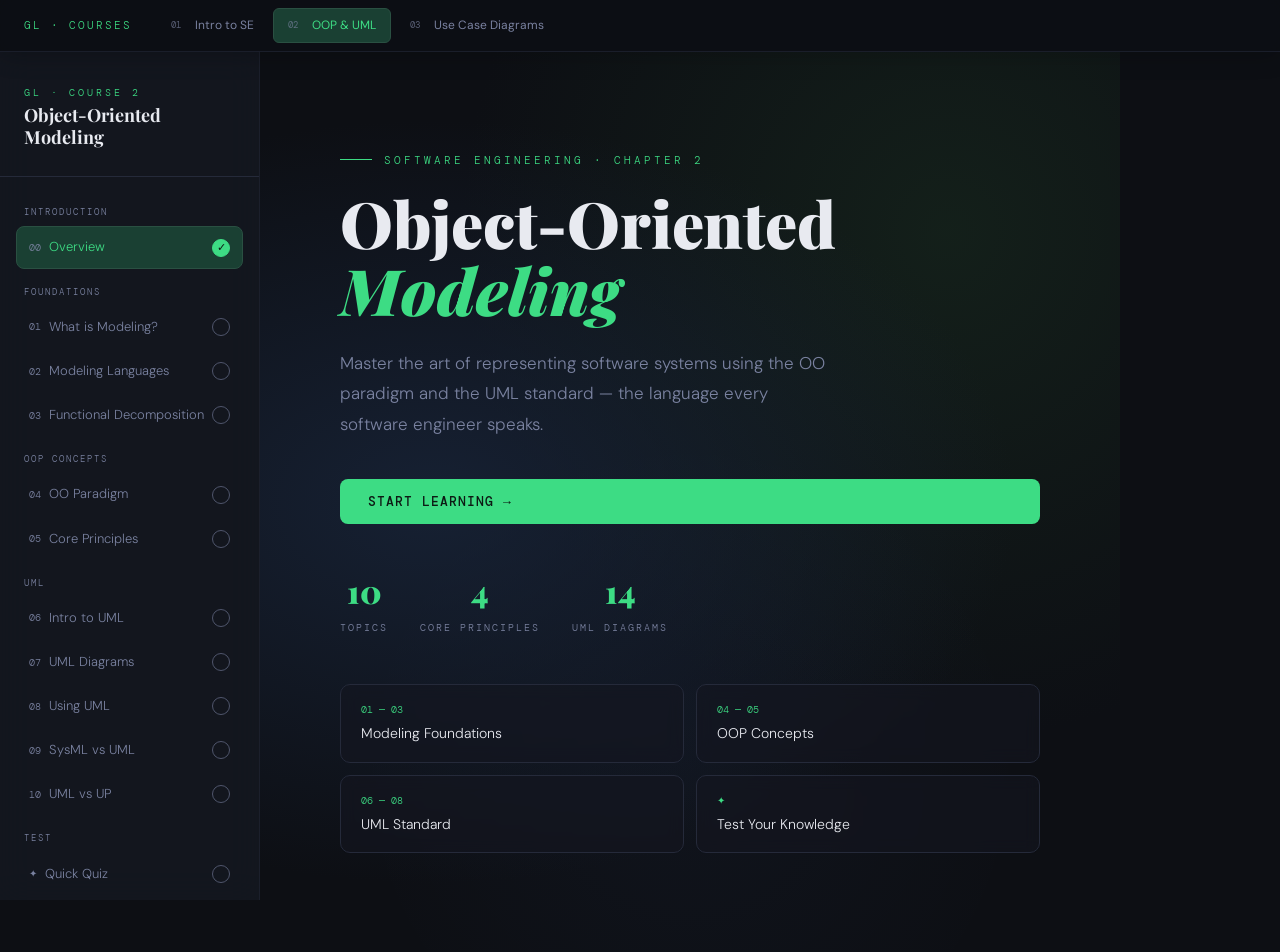
==== commit b936c81a: "Unify UI/UX across all courses: hero stats, toggleable checkmarks, sidebar progress, Google Analytic" ====
--- a/oop-uml-course.html
+++ b/oop-uml-course.html
@@ -1,6 +1,14 @@
 <!DOCTYPE html>
 <html lang="en">
 <head>
+<!-- Google tag (gtag.js) -->
+<script async src="https://www.googletagmanager.com/gtag/js?id=G-R2BP7HLFSL"></script>
+<script>
+  window.dataLayer = window.dataLayer || [];
+  function gtag(){dataLayer.push(arguments);}
+  gtag('js', new Date());
+  gtag('config', 'G-R2BP7HLFSL');
+</script>
 <meta charset="UTF-8">
 <meta name="viewport" content="width=device-width, initial-scale=1.0">
 <title>Object-Oriented Modeling — Interactive Course</title>
@@ -35,34 +43,42 @@
 
   <div class="nav-section">
     <div class="nav-section-title">Introduction</div>
-    <a class="nav-item active" onclick="show('home')" data-section="home"><span class="nav-num">00</span>Overview<span class="check-icon">✓</span></a>
+    <a class="nav-item active" onclick="show('home')" data-section="home"><span class="nav-num">00</span>Overview<span class="check-icon" onclick="toggleCheck(event, 'home')">✓</span></a>
   </div>
 
   <div class="nav-section">
     <div class="nav-section-title">Foundations</div>
-    <a class="nav-item" onclick="show('modeling')" data-section="modeling"><span class="nav-num">01</span>What is Modeling?<span class="check-icon">✓</span></a>
-    <a class="nav-item" onclick="show('languages')" data-section="languages"><span class="nav-num">02</span>Modeling Languages<span class="check-icon">✓</span></a>
-    <a class="nav-item" onclick="show('functional')" data-section="functional"><span class="nav-num">03</span>Functional Decomposition<span class="check-icon">✓</span></a>
+    <a class="nav-item" onclick="show('modeling')" data-section="modeling"><span class="nav-num">01</span>What is Modeling?<span class="check-icon" onclick="toggleCheck(event, 'modeling')">✓</span></a>
+    <a class="nav-item" onclick="show('languages')" data-section="languages"><span class="nav-num">02</span>Modeling Languages<span class="check-icon" onclick="toggleCheck(event, 'languages')">✓</span></a>
+    <a class="nav-item" onclick="show('functional')" data-section="functional"><span class="nav-num">03</span>Functional Decomposition<span class="check-icon" onclick="toggleCheck(event, 'functional')">✓</span></a>
   </div>
 
   <div class="nav-section">
     <div class="nav-section-title">OOP Concepts</div>
-    <a class="nav-item" onclick="show('oo')" data-section="oo"><span class="nav-num">04</span>OO Paradigm<span class="check-icon">✓</span></a>
-    <a class="nav-item" onclick="show('principles')" data-section="principles"><span class="nav-num">05</span>Core Principles<span class="check-icon">✓</span></a>
+    <a class="nav-item" onclick="show('oo')" data-section="oo"><span class="nav-num">04</span>OO Paradigm<span class="check-icon" onclick="toggleCheck(event, 'oo')">✓</span></a>
+    <a class="nav-item" onclick="show('principles')" data-section="principles"><span class="nav-num">05</span>Core Principles<span class="check-icon" onclick="toggleCheck(event, 'principles')">✓</span></a>
   </div>
 
   <div class="nav-section">
     <div class="nav-section-title">UML</div>
-    <a class="nav-item" onclick="show('uml')" data-section="uml"><span class="nav-num">06</span>Intro to UML<span class="check-icon">✓</span></a>
-    <a class="nav-item" onclick="show('diagrams')" data-section="diagrams"><span class="nav-num">07</span>UML Diagrams<span class="check-icon">✓</span></a>
-    <a class="nav-item" onclick="show('usage')" data-section="usage"><span class="nav-num">08</span>Using UML<span class="check-icon">✓</span></a>
-    <a class="nav-item" onclick="show('sysml')" data-section="sysml"><span class="nav-num">09</span>SysML vs UML<span class="check-icon">✓</span></a>
-    <a class="nav-item" onclick="show('up')" data-section="up"><span class="nav-num">10</span>UML vs UP<span class="check-icon">✓</span></a>
+    <a class="nav-item" onclick="show('uml')" data-section="uml"><span class="nav-num">06</span>Intro to UML<span class="check-icon" onclick="toggleCheck(event, 'uml')">✓</span></a>
+    <a class="nav-item" onclick="show('diagrams')" data-section="diagrams"><span class="nav-num">07</span>UML Diagrams<span class="check-icon" onclick="toggleCheck(event, 'diagrams')">✓</span></a>
+    <a class="nav-item" onclick="show('usage')" data-section="usage"><span class="nav-num">08</span>Using UML<span class="check-icon" onclick="toggleCheck(event, 'usage')">✓</span></a>
+    <a class="nav-item" onclick="show('sysml')" data-section="sysml"><span class="nav-num">09</span>SysML vs UML<span class="check-icon" onclick="toggleCheck(event, 'sysml')">✓</span></a>
+    <a class="nav-item" onclick="show('up')" data-section="up"><span class="nav-num">10</span>UML vs UP<span class="check-icon" onclick="toggleCheck(event, 'up')">✓</span></a>
   </div>
 
   <div class="nav-section">
     <div class="nav-section-title">Test</div>
-    <a class="nav-item" onclick="show('quiz')" data-section="quiz"><span class="nav-num">✦</span>Quick Quiz<span class="check-icon">✓</span></a>
+    <a class="nav-item" onclick="show('quiz')" data-section="quiz"><span class="nav-num">✦</span>Quick Quiz<span class="check-icon" onclick="toggleCheck(event, 'quiz')">✓</span></a>
+  </div>
+
+  <div class="nav-section" style="margin-top:auto; padding-top:16px;">
+    <div class="nav-section-title">Progress</div>
+    <div id="progressText" style="color:var(--muted); font-size:12px; padding:0 8px; margin-bottom:6px;">0 / 12 sections viewed</div>
+    <div style="padding:0 8px;">
+      <div class="progress-bar"><div class="progress-fill" id="progressBar" style="width:0%"></div></div>
+    </div>
   </div>
 </nav>
 
@@ -74,7 +90,20 @@
     <h1>Object-Oriented<br><em>Modeling</em></h1>
     <p>Master the art of representing software systems using the OO paradigm and the UML standard — the language every software engineer speaks.</p>
     <button class="btn-start" onclick="show('modeling')">Start Learning →</button>
-
+    <div class="hero-stats">
+      <div class="hero-stat-item">
+        <div class="hero-stat-num">10</div>
+        <div class="hero-stat-label">Topics</div>
+      </div>
+      <div class="hero-stat-item">
+        <div class="hero-stat-num">4</div>
+        <div class="hero-stat-label">Core Principles</div>
+      </div>
+      <div class="hero-stat-item">
+        <div class="hero-stat-num">14</div>
+        <div class="hero-stat-label">UML Diagrams</div>
+      </div>
+    </div>
     <div class="toc-grid">
       <div class="toc-card" onclick="show('modeling')">
         <div class="toc-card-num">01 — 03</div>
@@ -777,6 +806,7 @@
     <div class="section-tag">✦ · Review</div>
     <h2>Quick Quiz</h2>
     <p>Test your understanding of Object-Oriented Modeling and UML. Click an answer to check it.</p>
+    <div class="quiz-progress-text" id="quizProgressText">Question 0 / 5 answered</div>
 
     <div class="quiz-question" id="q1">
       <div class="quiz-q">1. What are the three aspects of an Object in OOP?</div>
@@ -833,10 +863,21 @@
       <div class="quiz-feedback" id="fb-q5"></div>
     </div>
 
-    <div id="quiz-score" style="display:none; background:var(--surface2); border:1px solid var(--green); border-radius:12px; padding:24px; margin-top:24px; text-align:center;">
-      <div style="font-family:'Playfair Display',serif; font-size:28px; color:var(--green); margin-bottom:8px;" id="score-num"></div>
-      <div style="color:var(--muted); font-size:14px;" id="score-msg"></div>
-    </div>
+    <div class="quiz-score-card" id="quiz-score">
+      <div class="quiz-score-stars" id="quiz-stars"></div>
+      <div class="quiz-score-num" id="score-num"></div>
+      <div class="quiz-score-label">Correct Answers</div>
+      <div class="quiz-score-msg" id="score-msg"></div>
+    </div>
+
+    <a class="next-chapter-cta" href="uml-ucd-tutorial.html">
+      <div class="cta-icon">→</div>
+      <div class="cta-content">
+        <div class="cta-label">Next Chapter</div>
+        <div class="cta-title">Use Case Diagrams</div>
+      </div>
+      <div class="cta-arrow">→</div>
+    </a>
 
     <div class="nav-buttons">
       <button class="btn-nav" onclick="show('up')">← Review Last Section</button>
@@ -864,6 +905,7 @@
     visited.add(id);
     localStorage.setItem('oop_visited', JSON.stringify([...visited]));
     updateCheckmarks();
+    updateProgress();
     window.scrollTo(0,0);
     if (window.innerWidth <= 768) {
       document.getElementById('sidebar').classList.remove('open');
@@ -874,14 +916,36 @@
     document.getElementById('sidebar').classList.toggle('open');
   }
 
+  function toggleCheck(event, id) {
+    event.stopPropagation();
+    if (visited.has(id)) {
+      visited.delete(id);
+    } else {
+      visited.add(id);
+    }
+    localStorage.setItem('oop_visited', JSON.stringify([...visited]));
+    updateCheckmarks();
+    updateProgress();
+  }
+
   function updateCheckmarks() {
     document.querySelectorAll('.nav-item[data-section]').forEach(item => {
       if (visited.has(item.getAttribute('data-section'))) {
         item.classList.add('visited');
+      } else {
+        item.classList.remove('visited');
       }
     });
   }
+
+  function updateProgress() {
+    const count = visited.size;
+    const pct = Math.round((count / sections.length) * 100);
+    document.getElementById('progressBar').style.width = pct + '%';
+    document.getElementById('progressText').textContent = count + ' / ' + sections.length + ' sections viewed';
+  }
   updateCheckmarks();
+  updateProgress();
 
   // Keyboard navigation
   document.addEventListener('keydown', e => {
@@ -901,11 +965,11 @@
   });
 
   const feedbacks = {
-    q1: { correct: "✓ Correct! Every object has a unique identity, a state (its data/attributes), and behavior (its methods).", wrong: "✗ Not quite. In OOP, an object is defined by its Identity, State, and Behavior." },
-    q2: { correct: "✓ Correct! UML 2.5 expanded from 9 diagrams (UML 1.0) to 14 diagram types.", wrong: "✗ Not quite. UML 1.0 had 9 diagrams. UML 2.5 has 14 diagram types." },
-    q3: { correct: "✓ Correct! Encapsulation bundles data + methods and hides internal details behind a public interface.", wrong: "✗ Not quite. Encapsulation is the principle of hiding internal details and bundling data with methods." },
-    q4: { correct: "✓ Correct! UML is a language (notation), not a methodology. It doesn't tell you how to run a project — UP does.", wrong: "✗ Not quite. UML is a visual modeling language, not a programming language or methodology." },
-    q5: { correct: "✓ Correct! The Transition phase covers deployment, testing in production, bug fixes, and user training.", wrong: "✗ Not quite. The Transition phase is when the software is deployed to actual users and refined." }
+    q1: { correct: "✅ Correct! Every object has a unique identity, a state (its data/attributes), and behavior (its methods).", wrong: "❌ Not quite. In OOP, an object is defined by its Identity, State, and Behavior." },
+    q2: { correct: "✅ Correct! UML 2.5 expanded from 9 diagrams (UML 1.0) to 14 diagram types.", wrong: "❌ Not quite. UML 1.0 had 9 diagrams. UML 2.5 has 14 diagram types." },
+    q3: { correct: "✅ Correct! Encapsulation bundles data + methods and hides internal details behind a public interface.", wrong: "❌ Not quite. Encapsulation is the principle of hiding internal details and bundling data with methods." },
+    q4: { correct: "✅ Correct! UML is a language (notation), not a methodology. It doesn't tell you how to run a project — UP does.", wrong: "❌ Not quite. UML is a visual modeling language, not a programming language or methodology." },
+    q5: { correct: "✅ Correct! The Transition phase covers deployment, testing in production, bug fixes, and user training.", wrong: "❌ Not quite. The Transition phase is when the software is deployed to actual users and refined." }
   };
 
   let answered = {};
@@ -926,20 +990,24 @@
     }
     const fb = document.getElementById('fb-' + qid);
     fb.textContent = feedbacks[qid][result];
-    fb.className = 'quiz-feedback ' + result;
-    fb.style.display = 'block';
+    fb.className = 'quiz-feedback show ' + (result === 'correct' ? 'correct' : 'wrong');
     if (result === 'correct') correct++;
-    if (Object.keys(answered).length === total) showScore();
+
+    // Update progress text
+    const count = Object.keys(answered).length;
+    document.getElementById('quizProgressText').textContent = 'Question ' + count + ' / ' + total + ' answered';
+
+    if (count === total) showScore();
   }
 
   function showScore() {
     const el = document.getElementById('quiz-score');
-    el.style.display = 'block';
-    document.getElementById('score-num').textContent = correct + ' / ' + total + ' Correct';
+    el.classList.add('visible');
+    document.getElementById('score-num').textContent = correct + ' / ' + total;
     const starCount = Math.round((correct / total) * 5);
     const starsEl = document.getElementById('quiz-stars');
     if (starsEl) starsEl.textContent = '★'.repeat(starCount) + '☆'.repeat(5 - starCount);
-    const msgs = ['Keep studying — go back through the sections!', 'Good start! Review the sections you missed.', 'Not bad! A few more reviews and you\'ll nail it.', 'Great job! You understand the fundamentals well.', 'Perfect score! You\'ve mastered OO Modeling! 🎉'];
+    const msgs = ['Keep studying — go back through the sections!', 'Good start! Review the sections you missed.', 'Not bad! A few more reviews.', 'Good job! A quick review will help.', 'Great job! You understand the fundamentals well.', 'Perfect score! You\'ve mastered OO Modeling! 🎉'];
     document.getElementById('score-msg').textContent = msgs[correct];
     if (correct >= 4) fireConfetti();
     el.scrollIntoView({ behavior: 'smooth', block: 'center' });
--- a/common.css
+++ b/common.css
@@ -234,7 +234,8 @@
 }
 
 .nav-item {
-  display: block;
+  display: flex;
+  align-items: center;
   padding: 9px 12px;
   border-radius: 8px;
   font-size: 13px;
@@ -276,14 +277,6 @@
   display: none;
   padding: 60px 80px;
   max-width: 860px;
-  animation: fadeIn 0.4s ease;
-}
-
-.section.active { display: block; }
-
-@keyframes fadeIn {
-  from { opacity: 0; transform: translateY(16px); }
-  to { opacity: 1; transform: translateY(0); }
 }
 
 /* ============================================================
@@ -291,7 +284,7 @@
    ============================================================ */
 .hero {
   min-height: 100vh;
-  display: flex;
+  display: none;
   flex-direction: column;
   justify-content: center;
   padding: 80px;
@@ -300,6 +293,11 @@
               radial-gradient(circle at 50% 80%, rgba(91,141,239,0.04) 0%, transparent 40%);
 }
 
+.hero.active {
+  display: flex !important;
+  animation: fadeIn 0.45s cubic-bezier(0.23,1,0.32,1);
+}
+
 .hero-tag {
   font-family: 'DM Mono', monospace;
   font-size: 11px;
@@ -310,6 +308,31 @@
   display: flex;
   align-items: center;
   gap: 12px;
+}
+
+.hero-stats {
+  display: flex;
+  gap: 32px;
+  margin-top: 40px;
+}
+.hero-stats.center {
+  justify-content: center;
+}
+.hero-stat-item {
+  text-align: center;
+}
+.hero-stat-num {
+  font-family: 'Playfair Display', serif;
+  font-size: 32px;
+  font-weight: 900;
+  color: var(--green);
+}
+.hero-stat-label {
+  font-family: 'DM Mono', monospace;
+  font-size: 10px;
+  color: var(--muted);
+  letter-spacing: 2px;
+  text-transform: uppercase;
 }
 
 .hero-tag::before {
@@ -1553,19 +1576,28 @@
    ============================================================ */
 .nav-item .check-icon {
   margin-left: auto;
-  font-size: 12px;
-  opacity: 0;
-  transform: scale(0);
-  transition: all 0.3s cubic-bezier(0.34, 1.56, 0.64, 1);
-  color: var(--green);
+  font-size: 11px;
+  width: 18px;
+  height: 18px;
+  border-radius: 50%;
+  border: 1.5px solid var(--muted);
+  display: flex;
+  align-items: center;
+  justify-content: center;
+  color: transparent; /* hidden by default */
+  transition: all 0.2s cubic-bezier(0.23,1,0.32,1);
+  opacity: 0.6;
+}
+.nav-item .check-icon:hover {
+  opacity: 1;
+  border-color: var(--text);
+  transform: scale(1.1);
 }
 .nav-item.visited .check-icon {
+  background: var(--green);
+  border-color: var(--green);
+  color: #0d1a14;
   opacity: 1;
-  transform: scale(1);
-}
-.nav-item {
-  display: flex;
-  align-items: center;
 }
 
 /* ============================================================
